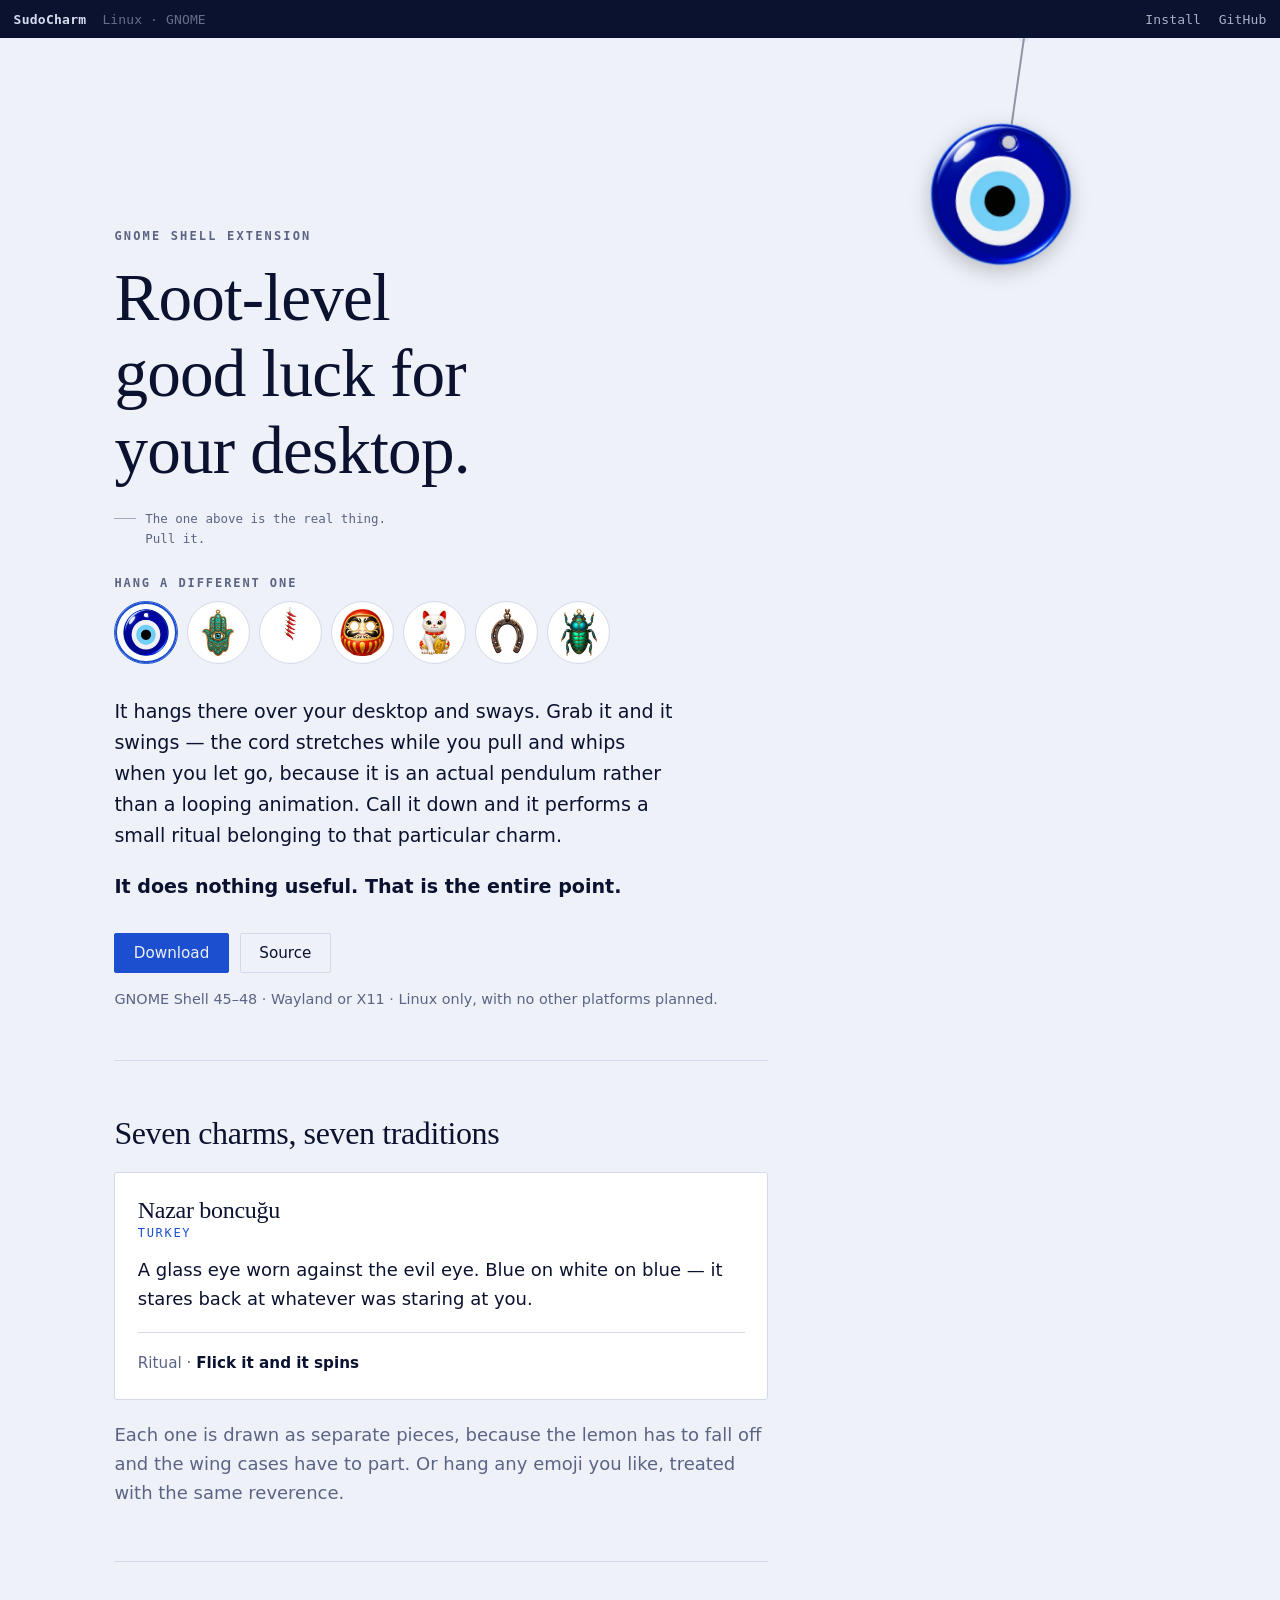
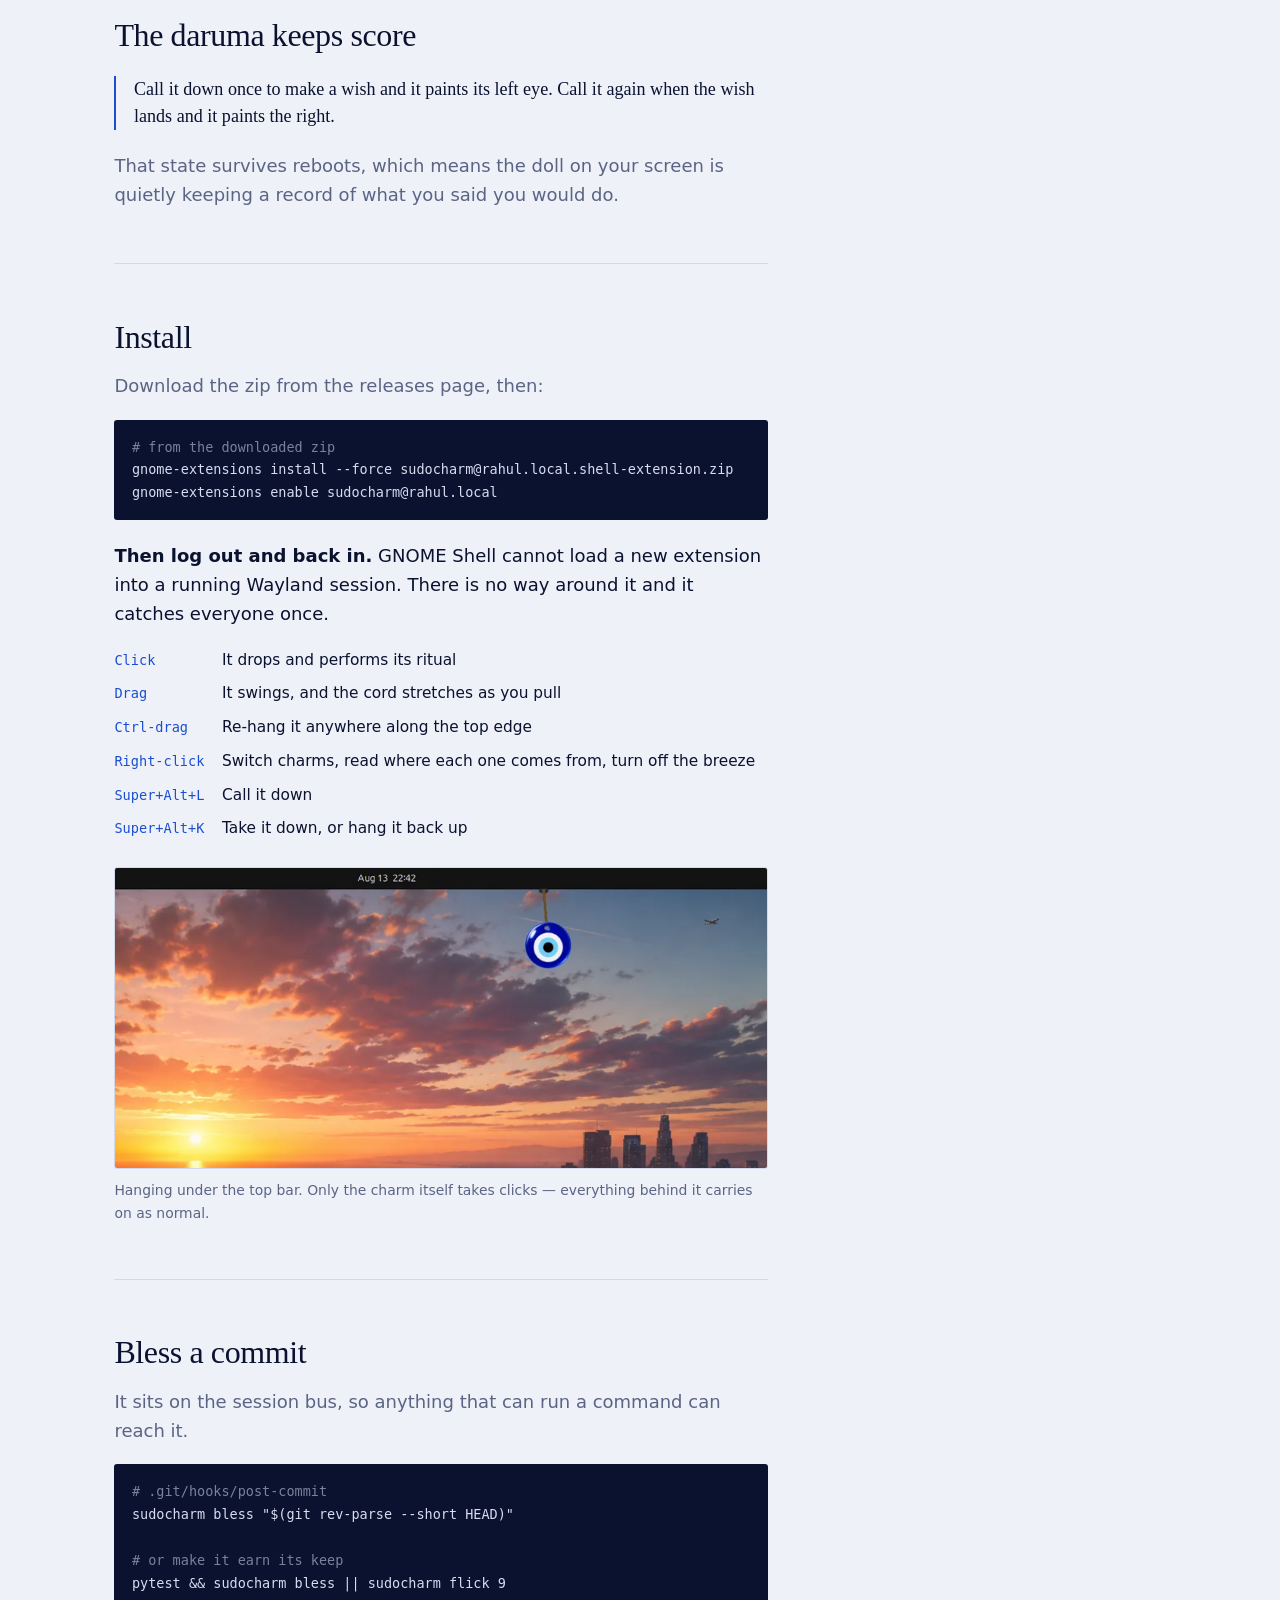
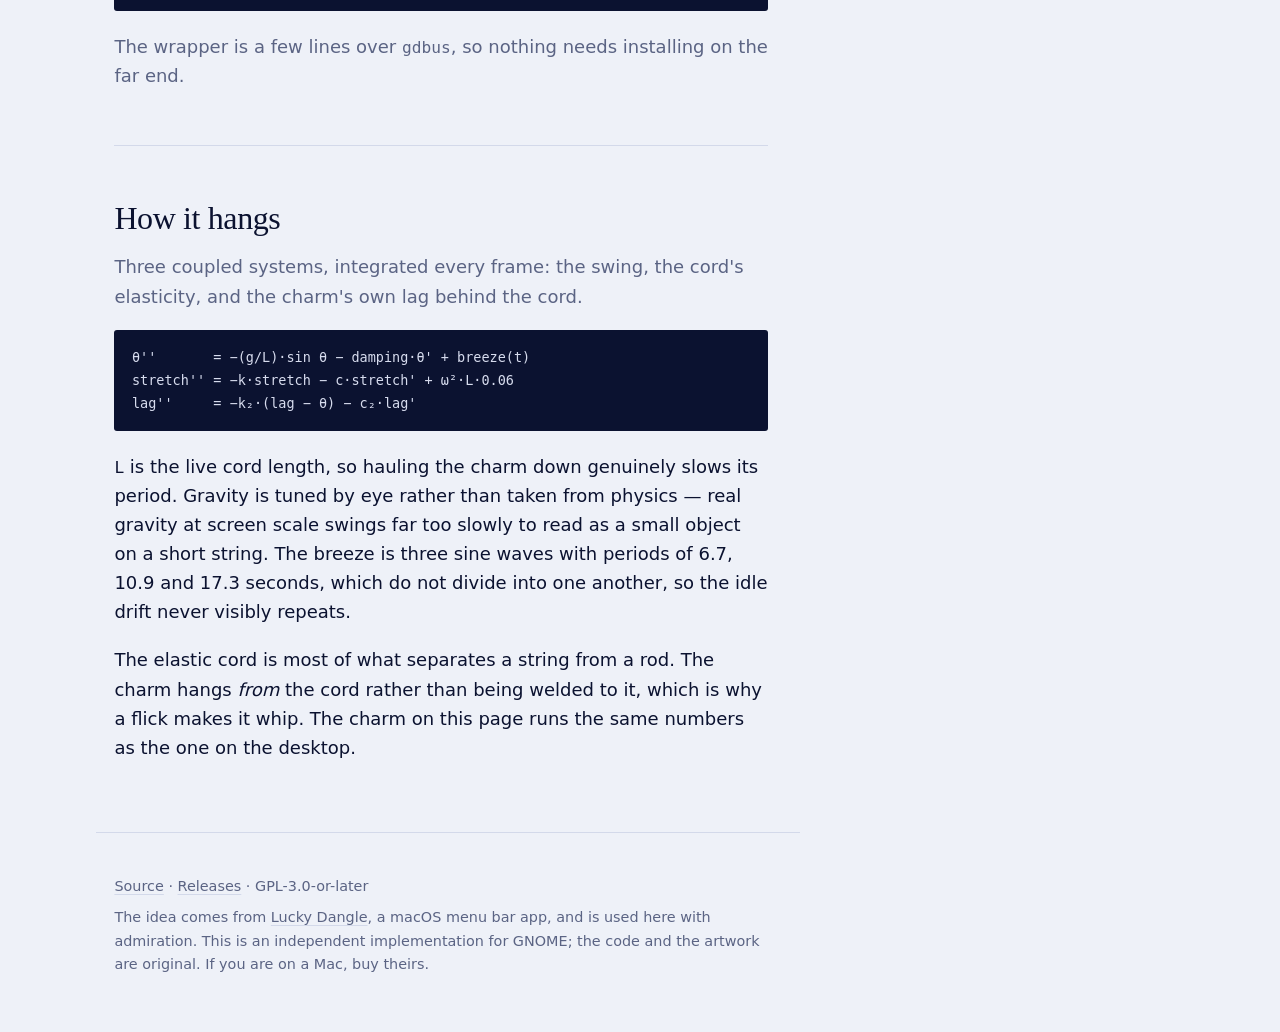
==== docs/index.html @ a190c5fa "Hang the charm in the corner, over the page, with nothing behind it The shelf was wrong. It solved t" ====
<!doctype html>
<html lang="en" data-charm="nazar">
<head>
<meta charset="utf-8">
<meta name="viewport" content="width=device-width, initial-scale=1, viewport-fit=cover">
<title>SudoCharm — root-level good luck for your desktop</title>
<meta name="description" content="A good luck charm that hangs from the top of your screen and sways. A GNOME Shell extension for Linux. It does nothing useful, and that is the entire point.">
<meta name="theme-color" content="#0b1230">
<meta property="og:type" content="website">
<meta property="og:title" content="SudoCharm">
<meta property="og:description" content="Root-level good luck for your desktop. A good luck charm that hangs from the top of your screen and sways.">
<meta property="og:url" content="https://rahulpatwa1303.github.io/SudoCharm/">
<meta name="twitter:card" content="summary_large_image">
<link rel="icon" href="data:image/svg+xml,%3Csvg xmlns='http://www.w3.org/2000/svg' viewBox='0 0 32 32'%3E%3Cpath d='M16 0v9' stroke='%23888' stroke-width='1.5'/%3E%3Ccircle cx='16' cy='21' r='10' fill='%231b4fd0'/%3E%3Ccircle cx='16' cy='21' r='6.4' fill='%23fff'/%3E%3Ccircle cx='16' cy='21' r='3.4' fill='%2360c0e0'/%3E%3Ccircle cx='16' cy='21' r='1.5' fill='%230b1230'/%3E%3C/svg%3E">
<style>
/* ---------------------------------------------------------------- palette
 * One set of tokens, re-pointed per charm. Only the tokens change; every
 * consumer transitions, which is what makes the theme swap feel like the
 * page was re-hung rather than repainted. */
:root {
  --paper: #eef1f8;  --ink: #0b1230;  --accent: #1b4fd0;
  --muted: #5b6484;  --rule: #d3d9ea;  --bar: #0b1230;  --bar-ink: #d7dcee;
  --card: #ffffff;   --cord: #7d8398;
  --serif: Georgia, 'Iowan Old Style', 'Palatino Linotype', Palatino, serif;
  --sans: ui-sans-serif, system-ui, -apple-system, 'Segoe UI', Roboto, 'Helvetica Neue', Arial, sans-serif;
  --mono: ui-monospace, 'SF Mono', 'JetBrains Mono', 'DejaVu Sans Mono', Menlo, Consolas, monospace;
  --bar-h: 34px;
  color-scheme: light;
}
:root[data-charm=hamsa]     { --paper:#e9f2f0; --ink:#062421; --accent:#0d7a70; --muted:#4c6b67; --rule:#cbdfdb; --bar:#062421; --bar-ink:#cfe4e0; }
:root[data-charm=nimbu]     { --paper:#fbf5e4; --ink:#382806; --accent:#c8371f; --muted:#6d5c30; --rule:#e6dcbe; --bar:#382806; --bar-ink:#efe3c4; }
:root[data-charm=daruma]    { --paper:#f8ecea; --ink:#2e0c0a; --accent:#a5251c; --muted:#6f4a46; --rule:#e6cdc9; --bar:#2e0c0a; --bar-ink:#efd7d3; }
:root[data-charm=neko]      { --paper:#f7f6f3; --ink:#241f18; --accent:#a8781f; --muted:#6b6255; --rule:#e2ded4; --bar:#241f18; --bar-ink:#e8e3d8; }
:root[data-charm=horseshoe] { --paper:#f1edea; --ink:#211816; --accent:#7a4a2c; --muted:#6a5c55; --rule:#ded5cf; --bar:#211816; --bar-ink:#e5dcd6; }
:root[data-charm=scarab]    { --paper:#e9f1ec; --ink:#06231a; --accent:#0f7a52; --muted:#4d6b5e; --rule:#ccdfd4; --bar:#06231a; --bar-ink:#cfe6da; }

/* dark:start */
@media (prefers-color-scheme: dark) {
  :root {
    --paper:#080c1c; --ink:#dfe4f4; --accent:#6f9bff; --muted:#8a93b2;
    --rule:#1c2440; --bar:#05091a; --bar-ink:#aeb7d6;
    --card:#0f1428; --cord:#59607a; color-scheme: dark;
  }
  :root[data-charm=hamsa]     { --paper:#051614; --ink:#d5e7e3; --accent:#3fbfae; --muted:#7d9c96; --rule:#0e2b27; --bar:#03110f; --bar-ink:#a8c6c0; --card:#082019; }
  :root[data-charm=nimbu]     { --paper:#191204; --ink:#f0e4c6; --accent:#f0703f; --muted:#a2916a; --rule:#33280d; --bar:#120d03; --bar-ink:#d4c395; --card:#221909; }
  :root[data-charm=daruma]    { --paper:#170705; --ink:#f2dbd7; --accent:#e2604f; --muted:#a58480; --rule:#33130f; --bar:#100403; --bar-ink:#d3aca6; --card:#210b09; }
  :root[data-charm=neko]      { --paper:#12100d; --ink:#eee9dd; --accent:#e0ad4a; --muted:#9a9184; --rule:#2b271f; --bar:#0c0a08; --bar-ink:#cbc4b4; --card:#1b1813; }
  :root[data-charm=horseshoe] { --paper:#100b0a; --ink:#eae0d9; --accent:#c88a5c; --muted:#988a81; --rule:#292019; --bar:#0a0706; --bar-ink:#c6b8ae; --card:#191210; }
  :root[data-charm=scarab]    { --paper:#041310; --ink:#d7ece0; --accent:#35c085; --muted:#7ea08f; --rule:#0d2b21; --bar:#020d0a; --bar-ink:#a8cbb9; --card:#071e17; }
}
/* dark:end */

/* ------------------------------------------------------------------ base */
* { box-sizing: border-box; }
html { -webkit-text-size-adjust: 100%; }
body {
  margin: 0;
  background: var(--paper);
  color: var(--ink);
  font: 400 clamp(16px, 1rem + 0.2vw, 18px)/1.62 var(--sans);
  transition: background-color .55s ease, color .55s ease;
  overflow-x: hidden;
}
a { color: inherit; }
h1, h2, h3 { font-family: var(--serif); font-weight: 400; letter-spacing: -0.012em; line-height: 1.14; margin: 0; }
p { margin: 0 0 1.05em; }
p:last-child { margin-bottom: 0; }
code, kbd { font-family: var(--mono); font-size: 0.9em; }

:where(a, button):focus-visible {
  outline: 2px solid var(--accent);
  outline-offset: 3px;
  border-radius: 3px;
}

/* -------------------------------------------------------------- top bar
 * The site navigation is the edge of the screen the charm hangs from.
 * That is the whole conceit, so it earns being the only fixed chrome. */
.bar {
  position: fixed; inset: 0 0 auto 0; height: var(--bar-h); z-index: 40;
  display: flex; align-items: center; gap: 1rem;
  padding: 0 max(0.85rem, env(safe-area-inset-left)) 0 max(0.85rem, env(safe-area-inset-right));
  background: var(--bar); color: var(--bar-ink);
  font: 500 13px/1 var(--mono); letter-spacing: 0.01em;
  transition: background-color .55s ease, color .55s ease;
}
.bar b { font-weight: 600; letter-spacing: 0.02em; flex: none; }
.bar nav { margin-left: auto; display: flex; gap: 1.1rem; flex: none; }
.bar a { text-decoration: none; opacity: .78; white-space: nowrap; }
.bar a:hover { opacity: 1; text-decoration: underline; text-underline-offset: 3px; }
.bar .hide-xs { overflow: hidden; white-space: nowrap; }
@media (max-width: 30rem) { .bar .hide-xs { display: none; } .bar nav { gap: .85rem; } }

/* --------------------------------------------------------------- the rig
 * Fixed over everything and inert, except the charm itself — the same
 * arrangement the extension uses on the desktop, for the same reason. */
.rig { position: fixed; inset: 0; z-index: 30; pointer-events: none; }

/* Nothing sits behind the charm — no panel, no band, no scrim. It hangs in
 * the corner over whatever the page is showing, which is exactly what it does
 * over your windows. Anything painted behind it would be a backdrop the real
 * thing does not have. */
body.dragging { user-select: none; }
.hook {
  position: absolute; width: 12px; height: 5px; margin-left: -6px;
  border-radius: 0 0 6px 6px; background: var(--bar-ink); opacity: .55;
}
.pendulum { position: absolute; transform-origin: 50% 0; will-change: transform; }
.cordline {
  position: absolute; left: -1px; top: 0; width: 2px;
  transform-origin: 50% 0; will-change: transform;
  background: linear-gradient(var(--cord), var(--cord));
  border-radius: 1px; opacity: .85;
}
.bin { position: absolute; left: 0; top: 0; transform-origin: 50% 0; will-change: transform; }
.charm {
  display: block; width: 100%; height: 100%; padding: 0; margin: 0;
  border: 0; background: none; pointer-events: auto;
  cursor: grab; touch-action: none; -webkit-tap-highlight-color: transparent;
}
.charm:active { cursor: grabbing; }
.rig.dragging .charm { cursor: grabbing; }
.stack { position: absolute; inset: 0; transform-origin: 50% 50%; }
.part {
  position: absolute; inset: 0; width: 100%; height: 100%;
  object-fit: contain; transform-origin: 50% 50%;
  -webkit-user-drag: none; user-select: none; pointer-events: none;
  filter: drop-shadow(0 6px 10px rgba(0,0,0,.22));
}
.part[hidden] { display: none; }

/* ------------------------------------------------------------- structure */
main {
  position: relative; z-index: 10;
  /* Enough clearance that the headline starts below the hanging charm rather
     than behind it. Everything further down is free to scroll past it. */
  padding: calc(var(--top-gap, 11rem) + .5rem) 1.15rem 0;
  max-width: 44rem;
}
@media (min-width: 62rem) {
  :root { --bar-h: 38px; }
  main {
    margin-left: max(7vw, calc(50% - 34rem));
    padding-right: 2rem;
    padding-top: calc(var(--bar-h) + 1rem);
  }
}
section { padding: 3.4rem 0; border-top: 1px solid var(--rule); transition: border-color .55s ease; }
section:first-of-type { border-top: 0; }
h2 { font-size: clamp(1.5rem, 1.1rem + 1.4vw, 2rem); margin-bottom: 1rem; }
.lede { color: var(--muted); transition: color .55s ease; }

/* ----------------------------------------------------------------- hero */
.hero { padding-top: .75rem; padding-bottom: 3rem; }
@media (min-width: 62rem) { .hero { padding-top: clamp(7rem, 22vh, 11rem); } }
.eyebrow {
  font: 600 12px/1 var(--mono); letter-spacing: .18em; text-transform: uppercase;
  color: var(--muted); margin-bottom: 1.1rem;
}
.hero h1 {
  font-size: clamp(2.35rem, 1.5rem + 4.6vw, 4.2rem);
  max-width: 15ch; margin-bottom: 1.25rem; text-wrap: balance;
}
.hero .sub { font-size: 1.06em; max-width: 34ch; }
@media (min-width: 46rem) { .hero .sub { max-width: 46ch; } }
.pull {
  margin: 0 0 1.7rem; font: 500 12.5px/1.6 var(--mono); color: var(--muted);
  display: flex; align-items: baseline; gap: .55rem; max-width: 40ch;
}
.pull::before {
  content: ''; flex: none; width: 22px; height: 1px; position: relative; top: -.32em;
  background: currentColor; opacity: .5;
}

/* --------------------------------------------------------------- buttons */
.row { display: flex; flex-wrap: wrap; gap: .7rem; margin-top: 2rem; }
.btn {
  display: inline-flex; align-items: center; gap: .5rem;
  padding: .7rem 1.15rem; border-radius: 2px; text-decoration: none;
  font: 500 .95rem/1 var(--sans); border: 1px solid var(--accent);
  background: var(--accent); color: var(--paper);
  transition: background-color .55s ease, border-color .55s ease, color .55s ease, transform .12s ease;
}
.btn:hover { transform: translateY(-1px); }
.btn.ghost { background: none; color: var(--ink); border-color: var(--rule); }
.btn.ghost:hover { border-color: var(--accent); }
.platform { margin-top: .95rem; font-size: .9rem; color: var(--muted); }

/* ----------------------------------------------------------------- picker
 * A grid rather than a wrapping row: seven items wrapping at phone width
 * break 5 and 2, which looks like an accident. Four and three does not. */
.pick-label {
  margin: 0 0 .75rem; font: 600 12px/1 var(--mono);
  letter-spacing: .16em; text-transform: uppercase; color: var(--muted);
  transition: color .55s ease;
}
.picker {
  display: grid; grid-template-columns: repeat(4, 1fr);
  gap: .55rem; max-width: 21rem; margin: 0 0 2rem;
}
@media (min-width: 34rem) { .picker { grid-template-columns: repeat(7, 1fr); max-width: 31rem; } }
.swatch {
  width: 100%; aspect-ratio: 1; padding: .34rem; border-radius: 50%; cursor: pointer;
  border: 1px solid var(--rule); background: var(--card);
  transition: border-color .3s ease, background-color .55s ease, transform .16s ease;
}
.swatch img { width: 100%; height: 100%; object-fit: contain; display: block; }
.swatch:hover { transform: translateY(-2px); }
.swatch[aria-pressed=true] { border-color: var(--accent); box-shadow: inset 0 0 0 2px var(--accent); }

/* ------------------------------------------------------------ charm card */
.card {
  background: var(--card); border: 1px solid var(--rule); border-radius: 3px;
  padding: 1.5rem 1.4rem; transition: background-color .55s ease, border-color .55s ease;
}
.card h3 { font-size: 1.5rem; margin-bottom: .15rem; }
.card .origin { font: 500 12px/1 var(--mono); letter-spacing: .14em; text-transform: uppercase; color: var(--accent); margin-bottom: 1rem; transition: color .55s ease; }
.card .ritual { margin-top: 1.1rem; padding-top: 1.1rem; border-top: 1px solid var(--rule); font-size: .95rem; color: var(--muted); }
.card .ritual b { color: var(--ink); font-weight: 600; }

/* ------------------------------------------------------------------ code */
pre {
  margin: 1.2rem 0 0; padding: 1rem 1.1rem; overflow-x: auto;
  background: var(--bar); color: var(--bar-ink); border-radius: 3px;
  font: 400 13.5px/1.7 var(--mono); transition: background-color .55s ease, color .55s ease;
}
pre .c { opacity: .55; }
figure { margin: 1.6rem 0 0; }
figure img { width: 100%; height: auto; display: block; border: 1px solid var(--rule); border-radius: 3px; }
figcaption { margin-top: .65rem; font-size: .87rem; color: var(--muted); }

dl.keys { margin: 1.2rem 0 0; display: grid; grid-template-columns: auto 1fr; gap: .55rem 1.1rem; align-items: baseline; font-size: .96rem; }
dl.keys dt { font-family: var(--mono); font-size: .85rem; color: var(--accent); transition: color .55s ease; }
dl.keys dd { margin: 0; }

blockquote {
  margin: 1.4rem 0 0; padding-left: 1.1rem; border-left: 2px solid var(--accent);
  font-family: var(--serif); font-size: 1.13rem; line-height: 1.5;
  transition: border-color .55s ease;
}

footer {
  position: relative; z-index: 10; margin-top: 1rem;
  padding: 2.6rem 1.15rem calc(3rem + env(safe-area-inset-bottom));
  border-top: 1px solid var(--rule); color: var(--muted);
  font-size: .9rem; max-width: 44rem;
  transition: border-color .55s ease, color .55s ease;
}
@media (min-width: 62rem) { footer { margin-left: max(7vw, calc(50% - 34rem)); } }
footer a { text-decoration-color: var(--rule); text-underline-offset: 3px; }
footer p { margin-bottom: .55em; }
.count { font-family: var(--mono); font-size: .82rem; }

@media (prefers-reduced-motion: reduce) {
  * { transition-duration: .01ms !important; animation-duration: .01ms !important; }
}
</style>
</head>
<body>

<header class="bar">
  <b>SudoCharm</b>
  <span class="hide-xs" style="opacity:.45">Linux · GNOME</span>
  <nav>
    <a href="#install">Install</a>
    <a href="https://github.com/rahulpatwa1303/SudoCharm">GitHub</a>
  </nav>
</header>

<div class="rig" id="rig">
  <div class="hook" id="hook" aria-hidden="true"></div>
  <div class="pendulum" id="pendulum">
    <div class="cordline" id="cordline" aria-hidden="true"></div>
    <div class="bin" id="bin">
      <button class="charm" id="charm" aria-label="Nazar boncuğu, hanging. Drag to swing it, or activate to perform its ritual.">
        <span class="stack" id="stack"></span>
      </button>
    </div>
  </div>
</div>

<main>

  <section class="hero">
    <p class="eyebrow">GNOME Shell extension</p>
    <h1>Root-level good luck for your desktop.</h1>

    <!-- Directly under the headline, because on a phone this is the only part
         of the page the visitor can play with without scrolling. -->
    <p class="pull" id="hint">The one above is the real thing. Pull it.</p>
    <p class="pick-label" id="pick-label">Hang a different one</p>
    <div class="picker" id="picker" role="group" aria-labelledby="pick-label"></div>

    <p class="sub">It hangs there over your desktop and sways. Grab it and it swings — the cord
    stretches while you pull and whips when you let go, because it is an actual pendulum
    rather than a looping animation. Call it down and it performs a small ritual belonging
    to that particular charm.</p>
    <p class="sub" style="margin-top:1.1rem"><strong>It does nothing useful. That is the entire point.</strong></p>
    <div class="row">
      <a class="btn" href="https://github.com/rahulpatwa1303/SudoCharm/releases">Download</a>
      <a class="btn ghost" href="https://github.com/rahulpatwa1303/SudoCharm">Source</a>
    </div>
    <p class="platform">GNOME Shell 45–48 · Wayland or X11 · Linux only, with no other platforms planned.</p>
  </section>

  <section>
    <h2>Seven charms, seven traditions</h2>
    <div class="card" id="card" style="margin-top:1.3rem">
      <h3 id="c-name">Nazar boncuğu</h3>
      <p class="origin" id="c-origin">Turkey</p>
      <p id="c-story"></p>
      <p class="ritual">Ritual · <b id="c-ritual">Flick it</b></p>
    </div>
    <p class="lede" style="margin-top:1.2rem">Each one is drawn as separate pieces, because the lemon has to
    fall off and the wing cases have to part. Or hang any emoji you like, treated with the
    same reverence.</p>
  </section>

  <section>
    <h2>The daruma keeps score</h2>
    <blockquote>Call it down once to make a wish and it paints its left eye. Call it again
    when the wish lands and it paints the right.</blockquote>
    <p class="lede" style="margin-top:1.3rem">That state survives reboots, which means the doll on your
    screen is quietly keeping a record of what you said you would do.</p>
  </section>

  <section id="install">
    <h2>Install</h2>
    <p class="lede">Download the zip from the releases page, then:</p>
<pre><span class="c"># from the downloaded zip</span>
gnome-extensions install --force sudocharm@rahul.local.shell-extension.zip
gnome-extensions enable sudocharm@rahul.local</pre>
    <p style="margin-top:1.3rem"><strong>Then log out and back in.</strong> GNOME Shell cannot load a new
    extension into a running Wayland session. There is no way around it and it catches everyone once.</p>
    <dl class="keys">
      <dt>Click</dt><dd>It drops and performs its ritual</dd>
      <dt>Drag</dt><dd>It swings, and the cord stretches as you pull</dd>
      <dt>Ctrl-drag</dt><dd>Re-hang it anywhere along the top edge</dd>
      <dt>Right-click</dt><dd>Switch charms, read where each one comes from, turn off the breeze</dd>
      <dt>Super+Alt+L</dt><dd>Call it down</dd>
      <dt>Super+Alt+K</dt><dd>Take it down, or hang it back up</dd>
    </dl>
    <figure>
      <img src="[data-uri]" alt="A nazar bead hanging on a cord below the GNOME top bar, over a desktop" width="900" height="415" loading="lazy">
      <figcaption>Hanging under the top bar. Only the charm itself takes clicks — everything behind it carries on as normal.</figcaption>
    </figure>
  </section>

  <section>
    <h2>Bless a commit</h2>
    <p class="lede">It sits on the session bus, so anything that can run a command can reach it.</p>
<pre><span class="c"># .git/hooks/post-commit</span>
sudocharm bless "$(git rev-parse --short HEAD)"

<span class="c"># or make it earn its keep</span>
pytest &amp;&amp; sudocharm bless || sudocharm flick 9</pre>
    <p style="margin-top:1.3rem" class="lede">The wrapper is a few lines over <code>gdbus</code>, so nothing
    needs installing on the far end.</p>
  </section>

  <section>
    <h2>How it hangs</h2>
    <p class="lede">Three coupled systems, integrated every frame: the swing, the cord's
    elasticity, and the charm's own lag behind the cord.</p>
<pre>θ''       = −(g/L)·sin θ − damping·θ' + breeze(t)
stretch'' = −k·stretch − c·stretch' + ω²·L·0.06
lag''     = −k₂·(lag − θ) − c₂·lag'</pre>
    <p style="margin-top:1.3rem"><code>L</code> is the live cord length, so hauling the charm down genuinely
    slows its period. Gravity is tuned by eye rather than taken from physics — real gravity at screen
    scale swings far too slowly to read as a small object on a short string. The breeze is three sine
    waves with periods of 6.7, 10.9 and 17.3 seconds, which do not divide into one another, so the
    idle drift never visibly repeats.</p>
    <p>The elastic cord is most of what separates a string from a rod. The charm hangs <em>from</em>
    the cord rather than being welded to it, which is why a flick makes it whip. The charm on this
    page runs the same numbers as the one on the desktop.</p>
  </section>

</main>

<footer>
  <p><a href="https://github.com/rahulpatwa1303/SudoCharm">Source</a> · <a href="https://github.com/rahulpatwa1303/SudoCharm/releases">Releases</a> · GPL-3.0-or-later</p>
  <p>The idea comes from <a href="https://luckydangle.app/">Lucky Dangle</a>, a macOS menu bar app, and is
  used here with admiration. This is an independent implementation for GNOME; the code and the artwork
  are original. If you are on a Mac, buy theirs.</p>
  <p class="count" id="count"></p>
</footer>

<script>
(() => {
'use strict';

const ART = {"nazar":"[data-uri]","hamsa":"[data-uri]","horseshoe":"[data-uri]","nimbu-string":"[data-uri]","nimbu-lemon":"[data-uri]","daruma-body":"[data-uri]","neko-body":"[data-uri]","neko-paw":"[data-uri]","scarab-body":"[data-uri]","scarab-wing-l":"[data-uri]","scarab-wing-r":"[data-uri]"};

/* ------------------------------------------------------------------ charms
 * Layer order is paint order. `hang` is how far down its own square canvas
 * the artwork begins, so the cord can be drawn into the charm rather than
 * stopping short of it. Pivots are fractions of the same canvas. */
const CHARMS = [
  { id:'nazar', name:'Nazar boncuğu', origin:'Turkey', ritual:'Flick it and it spins', hang:0.06,
    story:'A glass eye worn against the evil eye. Blue on white on blue — it stares back at whatever was staring at you.',
    parts:[{k:'body', img:'nazar'}] },
  { id:'hamsa', name:'Hamsa', origin:'Middle East & North Africa', ritual:'The eye wakes', hang:0.05,
    story:'An open hand carried for protection and good fortune. The eye in the palm keeps watch so you do not have to.',
    parts:[{k:'body', img:'hamsa'}] },
  { id:'nimbu', name:'Nimbu-mirchi', origin:'India', ritual:'The old lemon drops off, a fresh one rises', hang:0.02,
    story:'Seven chilies and a lemon, hung at the threshold to turn away misfortune. It is replaced every Saturday, because luck goes stale.',
    parts:[{k:'string', img:'nimbu-string'}, {k:'lemon', img:'nimbu-lemon', pivot:'50% 60%'}] },
  { id:'daruma', name:'Daruma', origin:'Japan', ritual:'Paint one eye for the wish, the other when it lands', hang:0.10,
    story:'A wishing doll for goals that take some grit. Knock it over and it rights itself — seven times down, eight times up.',
    parts:[{k:'body', img:'daruma-body'},
           {k:'eyeL', svg:'43.5,48.2,41.4,45.8', hidden:true},
           {k:'eyeR', svg:'83.8,48.2,81.7,45.9', hidden:true}] },
  { id:'neko', name:'Maneki-neko', origin:'Japan', ritual:'Three beckons', hang:0.10,
    story:'A beckoning cat that invites good fortune in. The raised paw is a come-here, not a wave — the gesture reads backwards to most of the world.',
    parts:[{k:'body', img:'neko-body'}, {k:'paw', img:'neko-paw', pivot:'54% 64%'}] },
  { id:'horseshoe', name:'Horseshoe', origin:'Europe', ritual:'A flip and a bounce', hang:0.10,
    story:'Iron, luck, and an argument that has run for centuries: ends up to hold the luck in, or ends down to pour it over you. Pick a side.',
    parts:[{k:'body', img:'horseshoe'}] },
  { id:'scarab', name:'Scarab', origin:'Egypt', ritual:'The wing cases part', hang:0.06,
    story:'The beetle that rolls the sun across the sky each morning. Carried as a promise that things come back around.',
    parts:[{k:'body', img:'scarab-body'},
           {k:'wingL', img:'scarab-wing-l', pivot:'50% 31%'},
           {k:'wingR', img:'scarab-wing-r', pivot:'50% 31%'}] },
];

/* The daruma's pupils are two circles at measured positions on the 128 grid,
 * cheaper to build here than to ship as two more images. */
const eyeSVG = s => {
  const [cx, cy, hx, hy] = s.split(',');
  return 'data:image/svg+xml,' + encodeURIComponent(
    `<svg xmlns="http://www.w3.org/2000/svg" viewBox="0 0 128 128">` +
    `<circle cx="${cx}" cy="${cy}" r="6.5" fill="#141110"/>` +
    `<circle cx="${hx}" cy="${hy}" r="1.4" fill="#fff" opacity=".5"/></svg>`);
};

/* --------------------------------------------------------------- constants
 * Lifted from pendulum.js. Changing these here and not there is how the page
 * stops being an honest demo. */
const GRAVITY = 2600, DAMPING = 0.55;
const FREE_SWING = 1.05, MAX_SWING = 1.5, FLICK_CAP = 6.5;
const BREEZE = [[2.1, 6.7, 0], [1.3, 10.9, 1.3], [0.7, 17.3, 2.6]];
const STRETCH_K = 150, STRETCH_C = 11, SLACK = 0.18, CENTRIFUGAL = 0.06, RETURN_SPEED = 2600;
const LAG_K = 95, LAG_C = 8.5, MAX_LAG = 0.55;

const clamp = (v, lo, hi) => v < lo ? lo : v > hi ? hi : v;
const store = {
  get(k, d) { try { const v = localStorage.getItem('sudocharm.' + k); return v === null ? d : +v; } catch { return d; } },
  set(k, v) { try { localStorage.setItem('sudocharm.' + k, v); } catch {} },
};

const rig = document.getElementById('rig');
const hook = document.getElementById('hook');
const pend = document.getElementById('pendulum');
const cord = document.getElementById('cordline');
const bin = document.getElementById('bin');
const charmEl = document.getElementById('charm');
const stack = document.getElementById('stack');
const reduced = matchMedia('(prefers-reduced-motion: reduce)');

let charm = CHARMS[0], parts = {};
let size = 120, cordRest = 78, anchorX = 0, anchorY = 0;
let theta = 0.06, omega = 0, ceiling = FREE_SWING;
let stretch = 0, stretchVel = 0, lag = 0, lagVel = 0, drop = 0, dropTarget = 0;
let time = 0, last = 0, dragging = false, blessing = false, touched = false;
let dragPointer = null, dragTheta = 0, dragThetaPrev = 0, dragTimePrev = 0, moved = false;

/* --------------------------------------------------------------- geometry */
const WIDE = 62 * 16;      // matches the desktop breakpoint in the stylesheet

function layout() {
  const w = innerWidth, h = innerHeight;
  const root = document.documentElement;
  const bar = parseFloat(getComputedStyle(root).getPropertyValue('--bar-h')) || 34;
  const wide = w >= WIDE;

  /* It hangs in the top corner at every width, over the page, with nothing
   * behind it — the same place and the same manners as on a desktop, where
   * the extension's own default anchor is 0.86 across. On a phone it is
   * smaller and on a shorter cord, so it keeps to the corner instead of
   * swinging across the column. */
  size = wide ? clamp(Math.min(w, h) * 0.18, 96, 154)
              : clamp(w * 0.23, 78, 108);
  cordRest = wide ? clamp(h * 0.09, 58, 108) : clamp(h * 0.055, 38, 66);
  anchorX = Math.round(w * (wide ? 0.8 : 0.84));
  anchorY = bar;

  pend.style.left = anchorX + 'px';
  pend.style.top = anchorY + 'px';
  hook.style.left = anchorX + 'px';
  hook.style.top = (anchorY - 1) + 'px';
  cord.style.height = cordRest + 'px';
  bin.style.width = size + 'px';
  bin.style.height = size + 'px';

  // Where the page's first line may start: clear of the charm at rest.
  root.style.setProperty('--top-gap',
    Math.round(bar + cordRest + size) + 'px');
}

/* Mobile browsers resize the viewport as the address bar hides and comes back.
 * Relaying out on that would resize and reposition the charm every time the
 * page is scrolled, which reads as the thing glitching. Only a real change of
 * width, or a height change too large to be browser chrome, counts. */
let lastW = 0, lastH = 0;
function maybeLayout() {
  if (innerWidth === lastW && Math.abs(innerHeight - lastH) < 140)
    return;
  lastW = innerWidth;
  lastH = innerHeight;
  layout();
}

/* Past this the cord resists rather than stops. A hard cap reads as broken:
 * the charm halts while the cursor carries on without it. */
const softStretch = () => Math.max(innerHeight * 0.55, cordRest * 6 + size * 2);
function rubberBand(raw) {
  const floor = -cordRest * SLACK;
  if (raw <= floor) return floor;
  const soft = softStretch();
  return raw <= soft ? raw : soft + (raw - soft) * 0.3;
}

/* ------------------------------------------------------------------ build */
function build(next, animate) {
  charm = next;
  document.documentElement.dataset.charm = charm.id;
  stack.replaceChildren();
  parts = {};
  for (const p of charm.parts) {
    const el = document.createElement('img');
    el.className = 'part';
    el.src = p.img ? ART[p.img] : eyeSVG(p.svg);
    el.alt = '';
    el.decoding = 'async';
    if (p.pivot) el.style.transformOrigin = p.pivot;
    if (p.hidden) el.hidden = true;
    stack.append(el);
    parts[p.k] = el;
  }
  if (charm.id === 'daruma') {
    const st = store.get('daruma', 0);
    if (st >= 1) parts.eyeL.hidden = false;
    if (st >= 2) parts.eyeR.hidden = false;
  }
  charmEl.setAttribute('aria-label',
    charm.name + ', hanging. Drag to swing it, or activate to perform its ritual.');

  document.getElementById('c-name').textContent = charm.name;
  document.getElementById('c-origin').textContent = charm.origin;
  document.getElementById('c-story').textContent = charm.story;
  document.getElementById('c-ritual').textContent = charm.ritual;
  for (const b of picker.children)
    b.setAttribute('aria-pressed', String(b.dataset.id === charm.id));

  // A newly hung charm should settle, not appear.
  if (animate && !reduced.matches) { omega += 1.9; ceiling = MAX_SWING; }
}

/* ---------------------------------------------------------------- rituals */
const wait = ms => new Promise(r => setTimeout(r, ms));
const anim = (el, frames, ms, opts = {}) =>
  el.animate(frames, { duration: reduced.matches ? 1 : ms, easing: 'cubic-bezier(.34,.06,.2,1)', ...opts });

async function ritual() {
  switch (charm.id) {
    case 'nazar':
      stack.style.transformStyle = 'preserve-3d';
      anim(stack, [{ transform: 'rotateY(0)' }, { transform: 'rotateY(360deg)' }], 900,
        { easing: 'cubic-bezier(.5,0,.3,1)' });
      return 900;
    case 'hamsa':
      anim(stack, [{ transform: 'scale(1)', filter: 'brightness(1)' },
                   { transform: 'scale(1.09)', filter: 'brightness(1.35)', offset: .35 },
                   { transform: 'scale(1)', filter: 'brightness(1)' }], 780);
      return 780;
    case 'nimbu': {
      const lemon = parts.lemon;
      anim(lemon, [{ transform: 'none', opacity: 1 },
                   { transform: 'translateY(90%) rotate(38deg)', opacity: 0 }], 460,
        { easing: 'cubic-bezier(.5,0,.9,.5)' });
      await wait(480);
      anim(lemon, [{ transform: 'translateY(-55%) scale(.7)', opacity: 0 },
                   { transform: 'none', opacity: 1 }], 480);
      return 500;
    }
    case 'daruma': {
      let st = store.get('daruma', 0);
      if (st >= 2) { st = 0; parts.eyeL.hidden = true; parts.eyeR.hidden = true; await wait(220); }
      const eye = st === 0 ? parts.eyeL : parts.eyeR;
      eye.hidden = false;
      anim(eye, [{ transform: 'scale(.2)', opacity: 0 }, { transform: 'none', opacity: 1 }], 420);
      store.set('daruma', st + 1);
      return 620;
    }
    case 'neko': {
      const f = [{ transform: 'rotate(0)' }, { transform: 'rotate(-27deg)', offset: .5 }, { transform: 'rotate(0)' }];
      for (let i = 0; i < 3; i++) { anim(parts.paw, f, 300, { easing: 'ease-in-out' }); await wait(310); }
      return 60;
    }
    case 'horseshoe':
      stack.style.transformStyle = 'preserve-3d';
      anim(stack, [{ transform: 'rotateX(0) translateY(0)' },
                   { transform: 'rotateX(180deg) translateY(-14%)', offset: .45 },
                   { transform: 'rotateX(360deg) translateY(0)' }], 860,
        { easing: 'cubic-bezier(.4,0,.3,1)' });
      return 860;
    case 'scarab': {
      const open = [{ transform: 'rotate(0)' }, { transform: 'rotate(-34deg)' }];
      anim(parts.wingL, open, 420, { fill: 'forwards' });
      anim(parts.wingR, open.map(f => ({ transform: f.transform.replace('-', '') })), 420, { fill: 'forwards' });
      await wait(700);
      anim(parts.wingL, [...open].reverse(), 380, { fill: 'forwards' });
      anim(parts.wingR, [...open].reverse().map(f => ({ transform: f.transform.replace('-', '') })), 380, { fill: 'forwards' });
      return 400;
    }
  }
  return 400;
}

async function bless() {
  if (blessing) return;
  blessing = true;
  const n = store.get('blessed', 0) + 1;
  store.set('blessed', n);
  paintCount(n);

  dropTarget = Math.round(size * 0.42);
  omega = clamp(omega + (theta >= 0 ? 1.4 : -1.4), -FLICK_CAP, FLICK_CAP);
  ceiling = MAX_SWING;
  const dwell = await ritual();
  await wait(dwell);
  dropTarget = 0;
  blessing = false;
}

function paintCount(n) {
  document.getElementById('count').textContent =
    n ? `Called down ${n} time${n === 1 ? '' : 's'} on this page.` : '';
}

/* ------------------------------------------------------------------- loop */
function frame(now) {
  requestAnimationFrame(frame);
  const dt = clamp((now - last) / 1000, 0, 0.05);
  last = now;
  if (!dt) return;
  time += dt;

  if (Math.abs(dropTarget - drop) > 0.4) drop += (dropTarget - drop) * Math.min(1, dt * 7);

  const L = Math.max(20, cordRest + drop + stretch + size / 2);

  if (!dragging) {
    let force = -(GRAVITY / L) * Math.sin(theta) - DAMPING * omega;
    if (!reduced.matches)
      for (const [amp, period, phase] of BREEZE)
        force += amp * Math.sin(2 * Math.PI * time / period + phase);

    omega = clamp(omega + force * dt, -FLICK_CAP, FLICK_CAP);

    /* The ceiling starts wherever it was let go and only ever tightens. Do
     * not recompute it from the current angle: it would equal the angle, the
     * limit test would pass on the first frame after release, and the bounce
     * would eat the momentum — a pulled charm sags instead of swinging. */
    const next = theta + omega * dt;
    if (Math.abs(next) > ceiling) { theta = Math.sign(next) * ceiling; omega *= -0.3; }
    else theta = next;
    ceiling = Math.max(FREE_SWING, Math.min(ceiling, Math.abs(theta)));

    const pull = Math.min(CENTRIFUGAL * omega * omega * L, 500);
    const acc = -STRETCH_K * stretch - STRETCH_C * stretchVel + pull;
    stretchVel = clamp(stretchVel + acc * dt, -RETURN_SPEED, RETURN_SPEED);
    stretch = Math.max(stretch + stretchVel * dt, -cordRest * SLACK);
    if (stretch <= -cordRest * SLACK && stretchVel < 0) stretchVel = 0;
  }

  // Runs while dragging too — it is what makes a flick whip.
  lagVel += (-LAG_K * (lag - theta) - LAG_C * lagVel) * dt;
  lag += lagVel * dt;
  const behind = clamp(lag - theta, -MAX_LAG, MAX_LAG);

  const live = cordRest + drop + stretch;
  pend.style.transform = `rotate(${theta}rad)`;
  cord.style.transform = `scaleY(${Math.max(0.02, (live + size * charm.hang + 4) / cordRest)})`;
  bin.style.transform = `translate(-50%, ${live}px) rotate(${behind}rad)`;
}

/* ------------------------------------------------------------------ input
 * setPointerCapture is the browser's version of the problem the extension
 * has on Wayland: the hit area is small, a drag leaves it within a few
 * pixels, and without a capture the motion events go somewhere else and the
 * drag silently freezes while still believing it is a drag. */
charmEl.addEventListener('pointerdown', e => {
  if (e.button !== undefined && e.button !== 0) return;
  e.preventDefault();
  dragging = true; moved = false; touched = true;
  dragPointer = e.pointerId;
  try { charmEl.setPointerCapture(e.pointerId); } catch {}
  rig.classList.add('dragging');
  document.body.classList.add('dragging');
  dragTheta = dragThetaPrev = theta;
  dragTimePrev = performance.now();
  document.getElementById('hint').textContent = 'Let go mid-swing and it throws.';
});

/* On window, not on the charm. A captured pointer retargets its events to the
 * charm and they bubble here anyway, so this works either way — and it still
 * works if the capture was refused. */
addEventListener('pointermove', e => {
  if (!dragging || e.pointerId !== dragPointer) return;
  const dx = e.clientX - anchorX, dy = Math.max(1, e.clientY - anchorY);
  if (!moved && Math.hypot(dx, dy - cordRest) > 4) moved = true;

  theta = clamp(Math.atan2(dx, dy), -MAX_SWING, MAX_SWING);
  stretch = rubberBand(Math.hypot(dx, dy) - cordRest - drop - size / 2);

  const t = performance.now(), dt = (t - dragTimePrev) / 1000;
  if (dt > 0.004) {
    omega = clamp((theta - dragThetaPrev) / dt, -FLICK_CAP, FLICK_CAP);
    dragThetaPrev = theta; dragTimePrev = t;
  }
});

function endDrag(e) {
  if (!dragging || (e && e.pointerId !== dragPointer)) return;
  dragging = false; dragPointer = null;
  rig.classList.remove('dragging');
  document.body.classList.remove('dragging');
  ceiling = MAX_SWING;          // full headroom, or it bounces on frame one
  if (!moved) bless();
}
addEventListener('pointerup', endDrag);
addEventListener('pointercancel', endDrag);

// Keyboard: the button is real, so Enter and Space already arrive as clicks.
charmEl.addEventListener('click', e => { if (e.detail === 0) bless(); });

/* ----------------------------------------------------------------- picker */
const picker = document.getElementById('picker');
for (const c of CHARMS) {
  const b = document.createElement('button');
  b.type = 'button';
  b.className = 'swatch';
  b.dataset.id = c.id;
  b.title = c.name;
  b.setAttribute('aria-pressed', String(c.id === charm.id));
  const img = document.createElement('img');
  img.src = ART[c.parts[0].img];
  img.alt = c.name;
  img.loading = 'lazy';
  b.append(img);
  b.addEventListener('click', () => { if (c.id !== charm.id) build(c, true); });
  picker.append(b);
}

/* ------------------------------------------------------------------ start */
addEventListener('resize', maybeLayout, { passive: true });
addEventListener('orientationchange', () => setTimeout(layout, 120));
layout();
lastW = innerWidth; lastH = innerHeight;
build(CHARMS[0], false);
paintCount(store.get('blessed', 0));
requestAnimationFrame(t => { last = t; requestAnimationFrame(frame); });

// If nobody touches it, say so plainly rather than animating an instruction.
setTimeout(() => {
  if (!touched) document.getElementById('hint').textContent = 'Go on. It swings.';
}, 12000);

})();
</script>
</body>
</html>
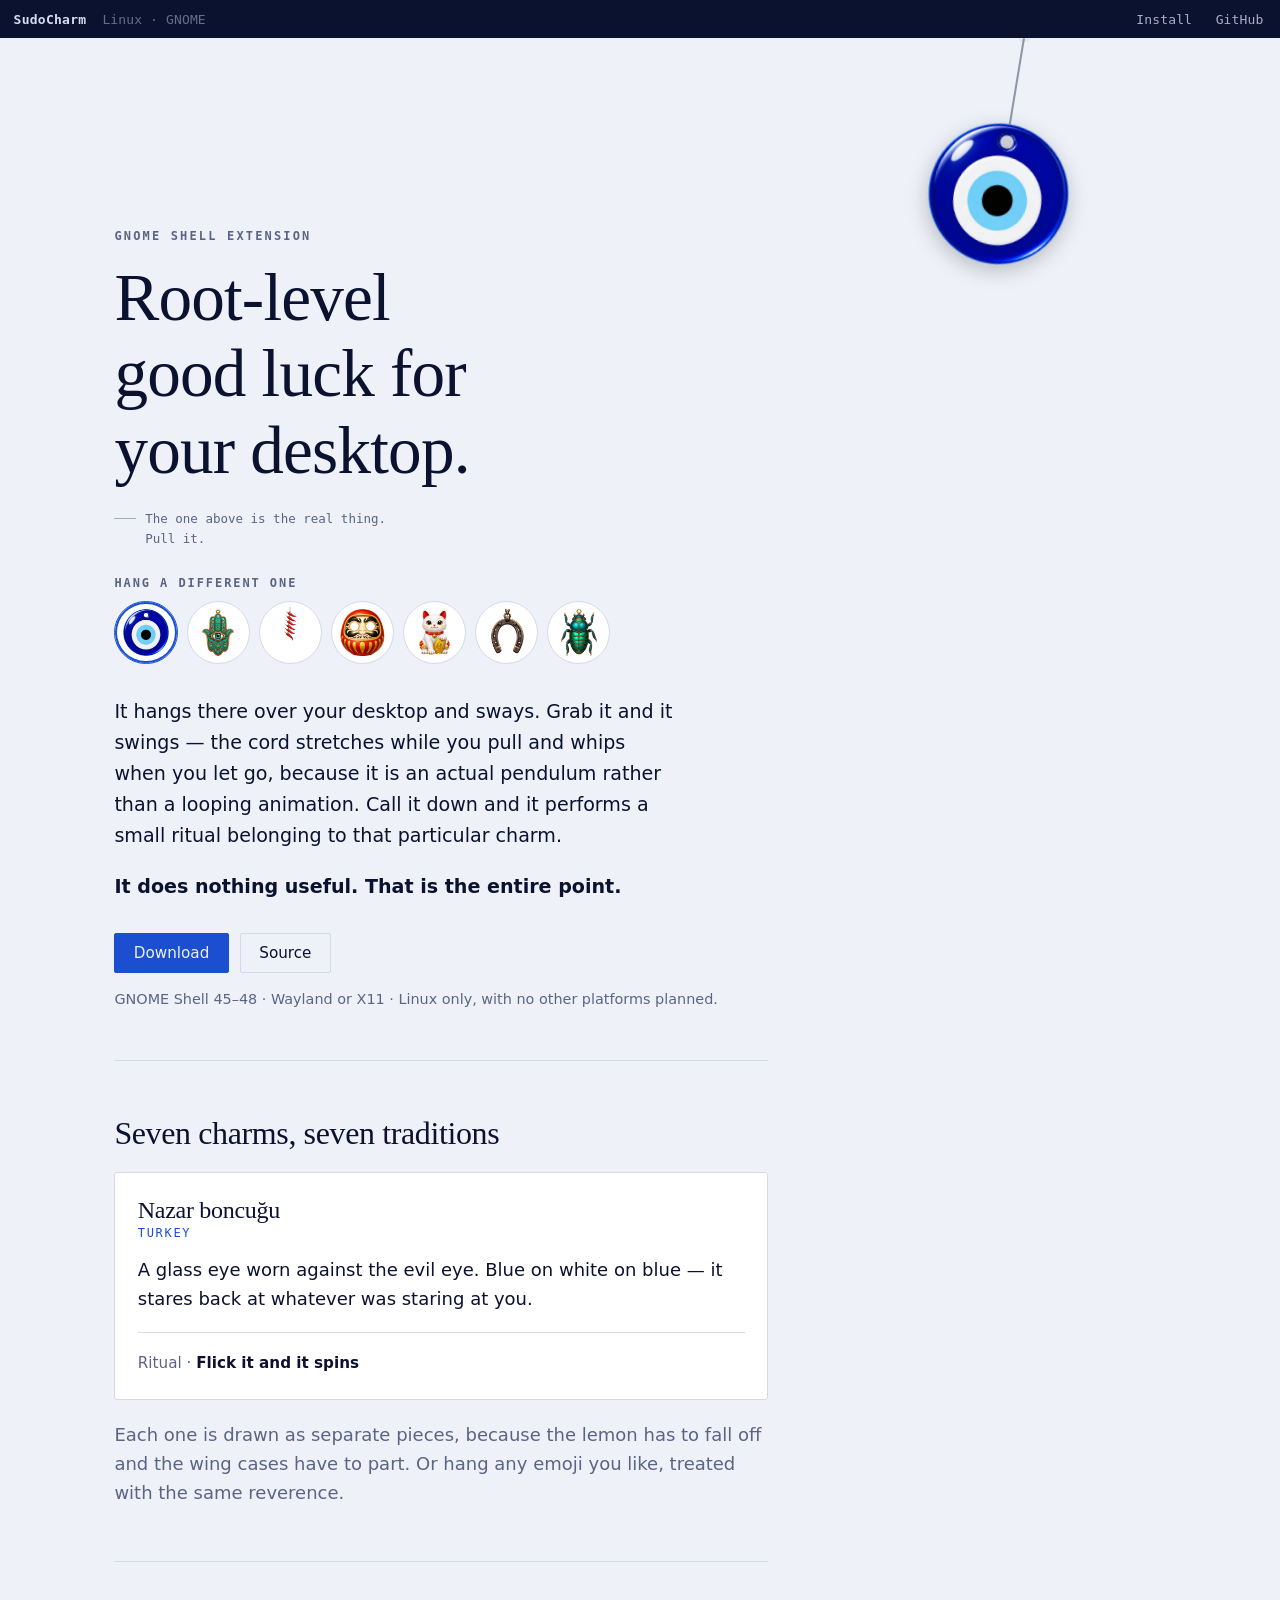
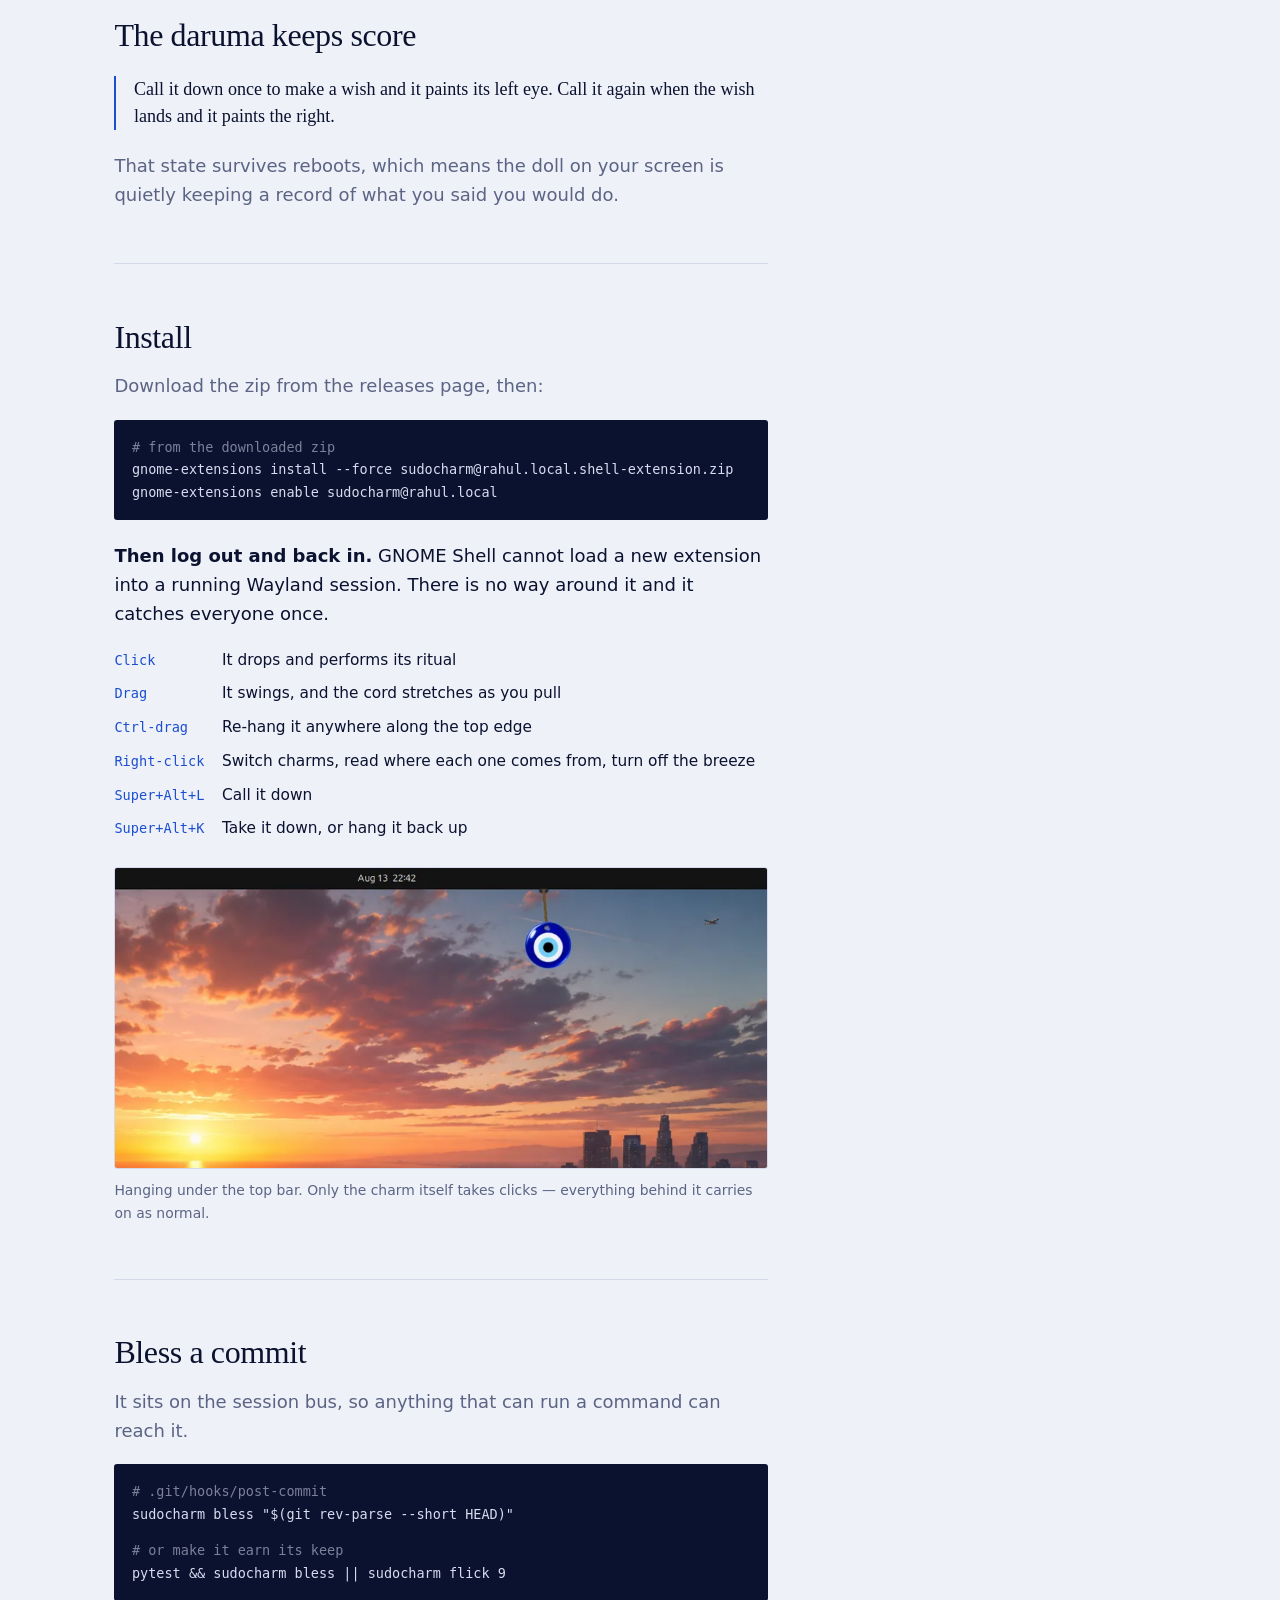
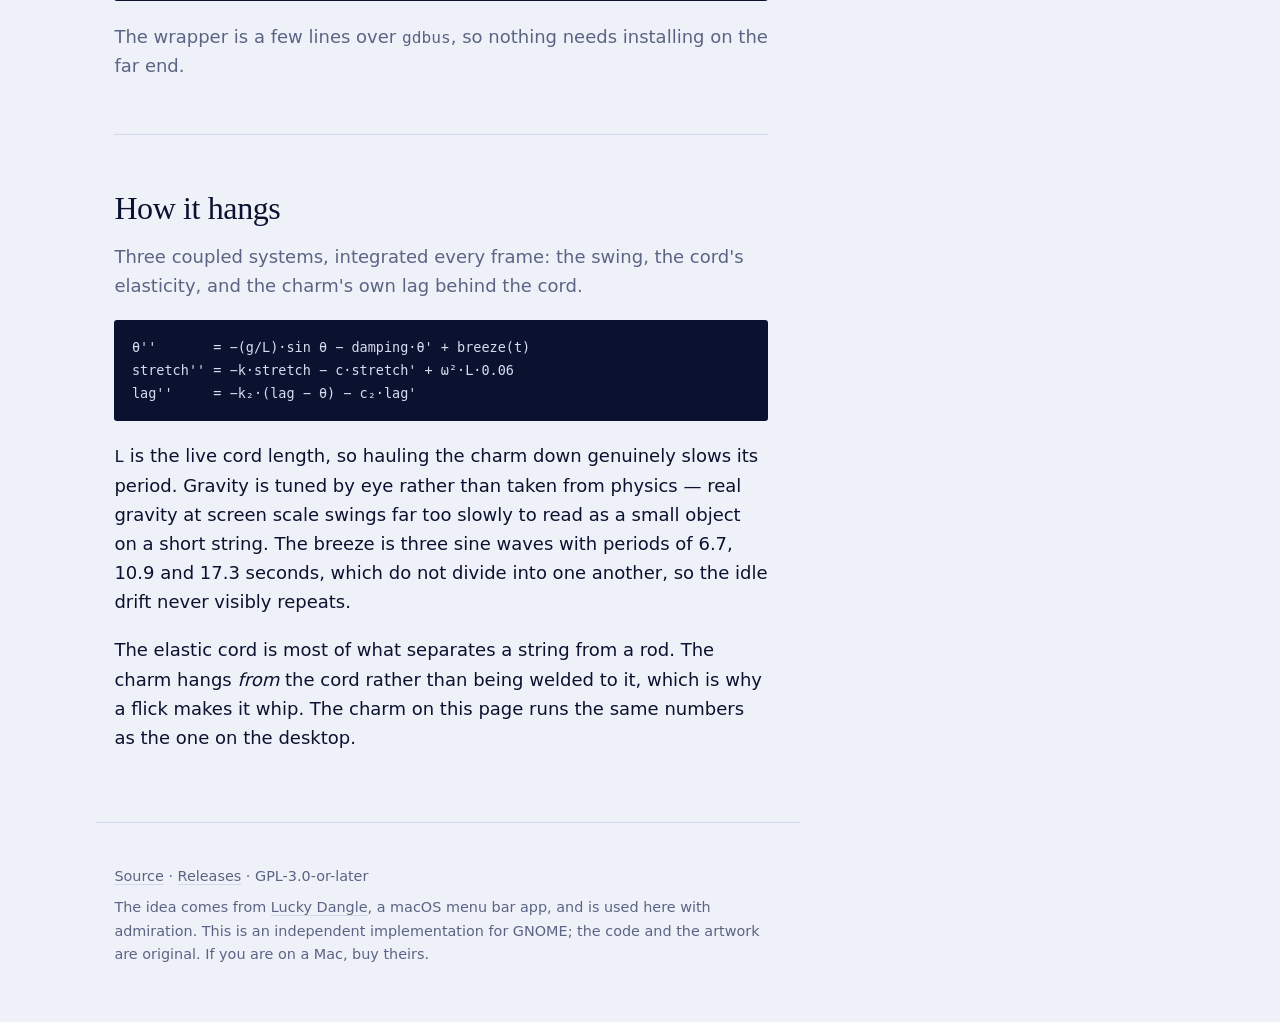
==== commit 337e2053: "Carry the viewport meta into the published page This was the real reason the page was unreadable on " ====
--- a/docs/index.html
+++ b/docs/index.html
@@ -86,7 +86,9 @@
 }
 .bar b { font-weight: 600; letter-spacing: 0.02em; flex: none; }
 .bar nav { margin-left: auto; display: flex; gap: 1.1rem; flex: none; }
-.bar a { text-decoration: none; opacity: .78; white-space: nowrap; }
+/* Vertical padding on an inline link grows the tap target without growing the
+   bar, so a thumb gets the whole 34px rather than the 13px of text. */
+.bar a { text-decoration: none; opacity: .78; white-space: nowrap; padding: 11px 3px; }
 .bar a:hover { opacity: 1; text-decoration: underline; text-underline-offset: 3px; }
 .bar .hide-xs { overflow: hidden; white-space: nowrap; }
 @media (max-width: 30rem) { .bar .hide-xs { display: none; } .bar nav { gap: .85rem; } }
@@ -225,6 +227,26 @@
   font: 400 13.5px/1.7 var(--mono); transition: background-color .55s ease, color .55s ease;
 }
 pre .c { opacity: .55; }
+pre .l { display: block; }
+pre .gap { display: block; height: .95em; }
+
+/* On a phone a command that runs off the edge just looks truncated — there is
+ * no scrollbar to tell you otherwise until you touch it. Wrap instead. The
+ * equations are the exception: they are aligned in three columns and wrapping
+ * would destroy that, so they shrink until the widest line fits. */
+@media (max-width: 61.99rem) {
+  pre { white-space: pre-wrap; overflow-wrap: anywhere; font-size: 12.5px; }
+  /* A wrapped command indents, so a continuation cannot be mistaken for the
+     next command — which is the thing someone will copy wrong. */
+  pre .l { padding-left: 1.7rem; text-indent: -1.7rem; }
+  /* Sized off the viewport so the widest line lands just inside the box at
+     any phone width, rather than being cut off at some of them. */
+  pre.eq {
+    white-space: pre; overflow-wrap: normal;
+    font-size: clamp(8px, 2.6vw, 13.5px); line-height: 1.9;
+    padding: .9rem .6rem;
+  }
+}
 figure { margin: 1.6rem 0 0; }
 figure img { width: 100%; height: auto; display: block; border: 1px solid var(--rule); border-radius: 3px; }
 figcaption { margin-top: .65rem; font-size: .87rem; color: var(--muted); }
@@ -327,9 +349,7 @@
   <section id="install">
     <h2>Install</h2>
     <p class="lede">Download the zip from the releases page, then:</p>
-<pre><span class="c"># from the downloaded zip</span>
-gnome-extensions install --force sudocharm@rahul.local.shell-extension.zip
-gnome-extensions enable sudocharm@rahul.local</pre>
+<pre><span class="c l"># from the downloaded zip</span><span class="l">gnome-extensions install --force sudocharm@rahul.local.shell-extension.zip</span><span class="l">gnome-extensions enable sudocharm@rahul.local</span></pre>
     <p style="margin-top:1.3rem"><strong>Then log out and back in.</strong> GNOME Shell cannot load a new
     extension into a running Wayland session. There is no way around it and it catches everyone once.</p>
     <dl class="keys">
@@ -349,11 +369,7 @@
   <section>
     <h2>Bless a commit</h2>
     <p class="lede">It sits on the session bus, so anything that can run a command can reach it.</p>
-<pre><span class="c"># .git/hooks/post-commit</span>
-sudocharm bless "$(git rev-parse --short HEAD)"
-
-<span class="c"># or make it earn its keep</span>
-pytest &amp;&amp; sudocharm bless || sudocharm flick 9</pre>
+<pre><span class="c l"># .git/hooks/post-commit</span><span class="l">sudocharm bless "$(git rev-parse --short HEAD)"</span><span class="gap"></span><span class="c l"># or make it earn its keep</span><span class="l">pytest &amp;&amp; sudocharm bless || sudocharm flick 9</span></pre>
     <p style="margin-top:1.3rem" class="lede">The wrapper is a few lines over <code>gdbus</code>, so nothing
     needs installing on the far end.</p>
   </section>
@@ -362,7 +378,7 @@
     <h2>How it hangs</h2>
     <p class="lede">Three coupled systems, integrated every frame: the swing, the cord's
     elasticity, and the charm's own lag behind the cord.</p>
-<pre>θ''       = −(g/L)·sin θ − damping·θ' + breeze(t)
+<pre class="eq">θ''       = −(g/L)·sin θ − damping·θ' + breeze(t)
 stretch'' = −k·stretch − c·stretch' + ω²·L·0.06
 lag''     = −k₂·(lag − θ) − c₂·lag'</pre>
     <p style="margin-top:1.3rem"><code>L</code> is the live cord length, so hauling the charm down genuinely
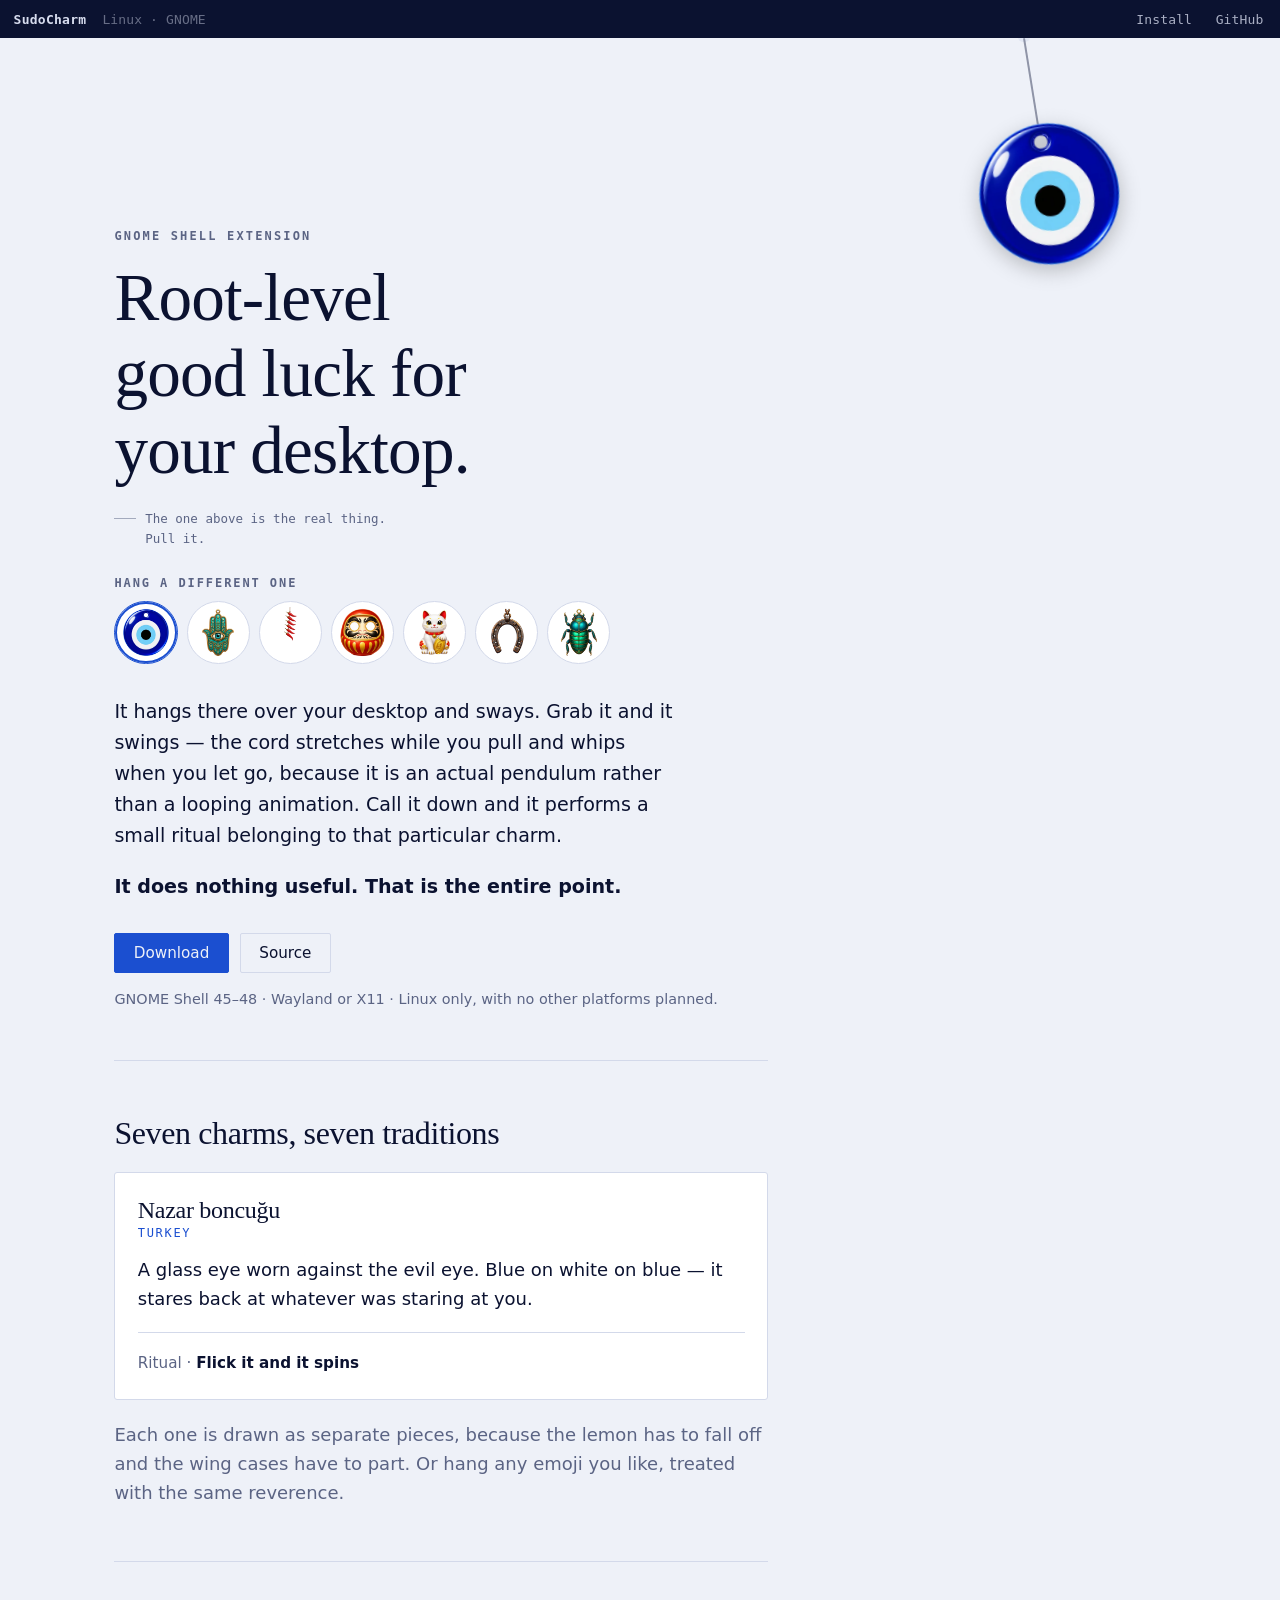
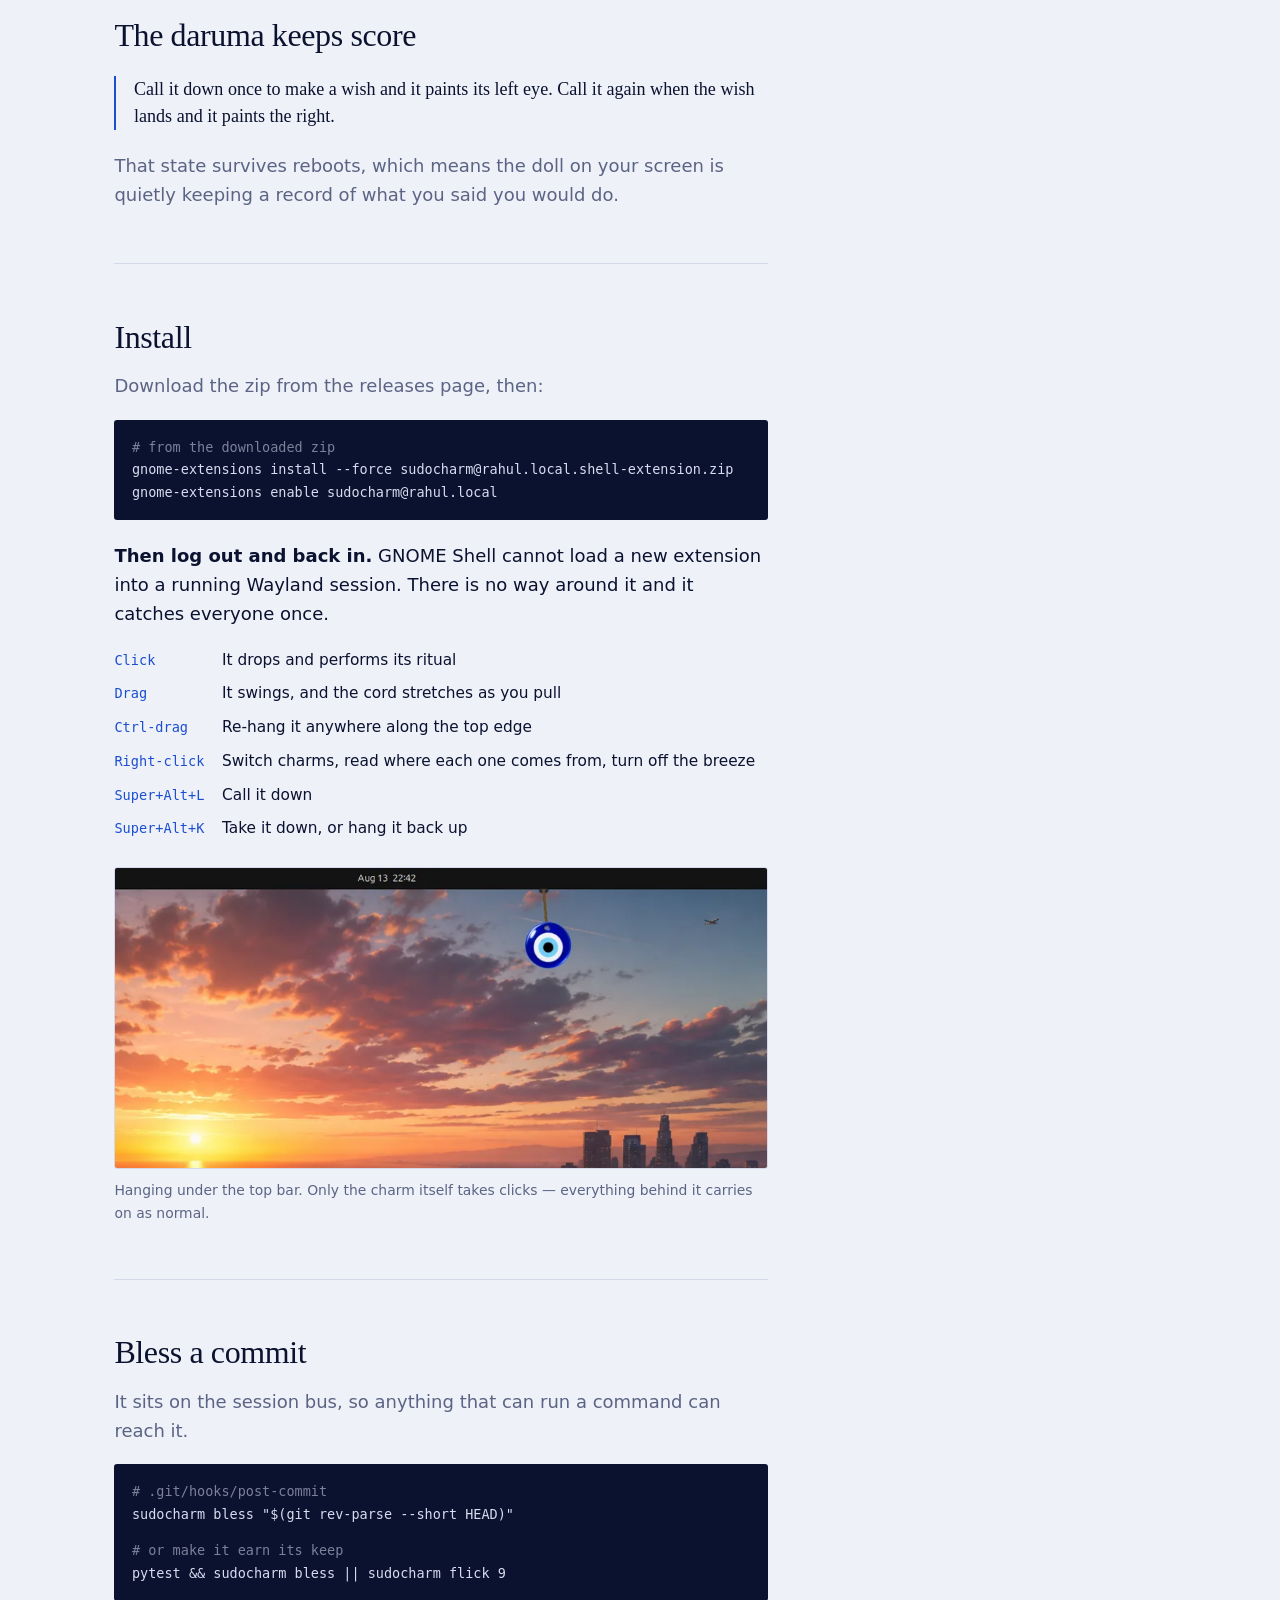
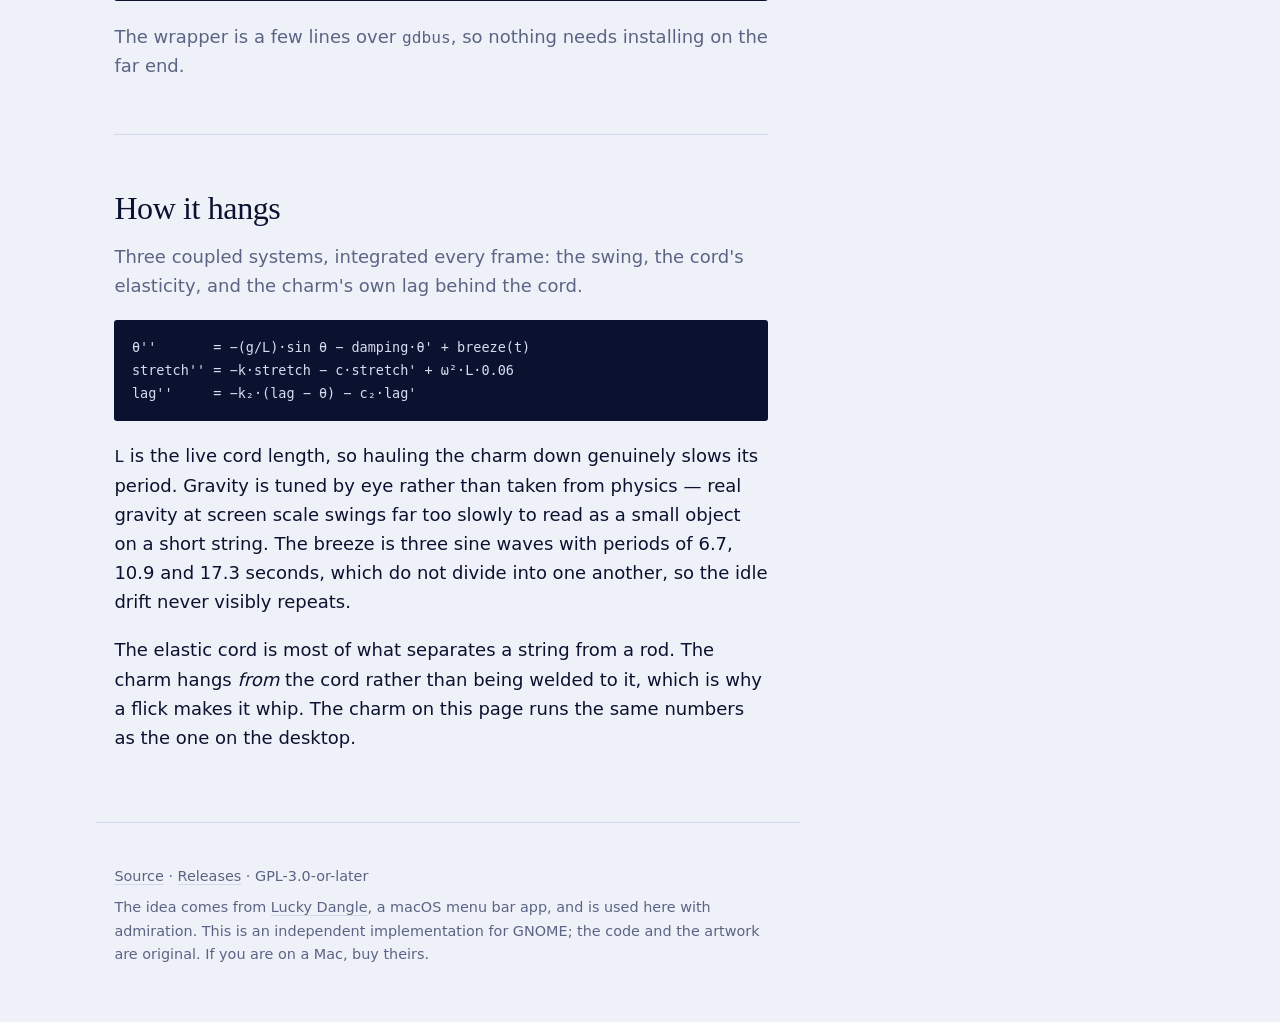
==== commit e5befe48: "Stop the drag coming out mirrored Pull it right and it went left. Theta is positive when the charm i" ====
--- a/docs/index.html
+++ b/docs/index.html
@@ -696,9 +696,13 @@
   const behind = clamp(lag - theta, -MAX_LAG, MAX_LAG);
 
   const live = cordRest + drop + stretch;
-  pend.style.transform = `rotate(${theta}rad)`;
+  /* Negated, both of them. Theta is positive when the charm is to the right,
+   * but a rotation is positive clockwise and this hangs *below* its pivot —
+   * think of a clock hand at six o'clock, which moves left as it goes
+   * clockwise. Render theta directly and every drag comes out mirrored. */
+  pend.style.transform = `rotate(${-theta}rad)`;
   cord.style.transform = `scaleY(${Math.max(0.02, (live + size * charm.hang + 4) / cordRest)})`;
-  bin.style.transform = `translate(-50%, ${live}px) rotate(${behind}rad)`;
+  bin.style.transform = `translate(-50%, ${live}px) rotate(${-behind}rad)`;
 }
 
 /* ------------------------------------------------------------------ input
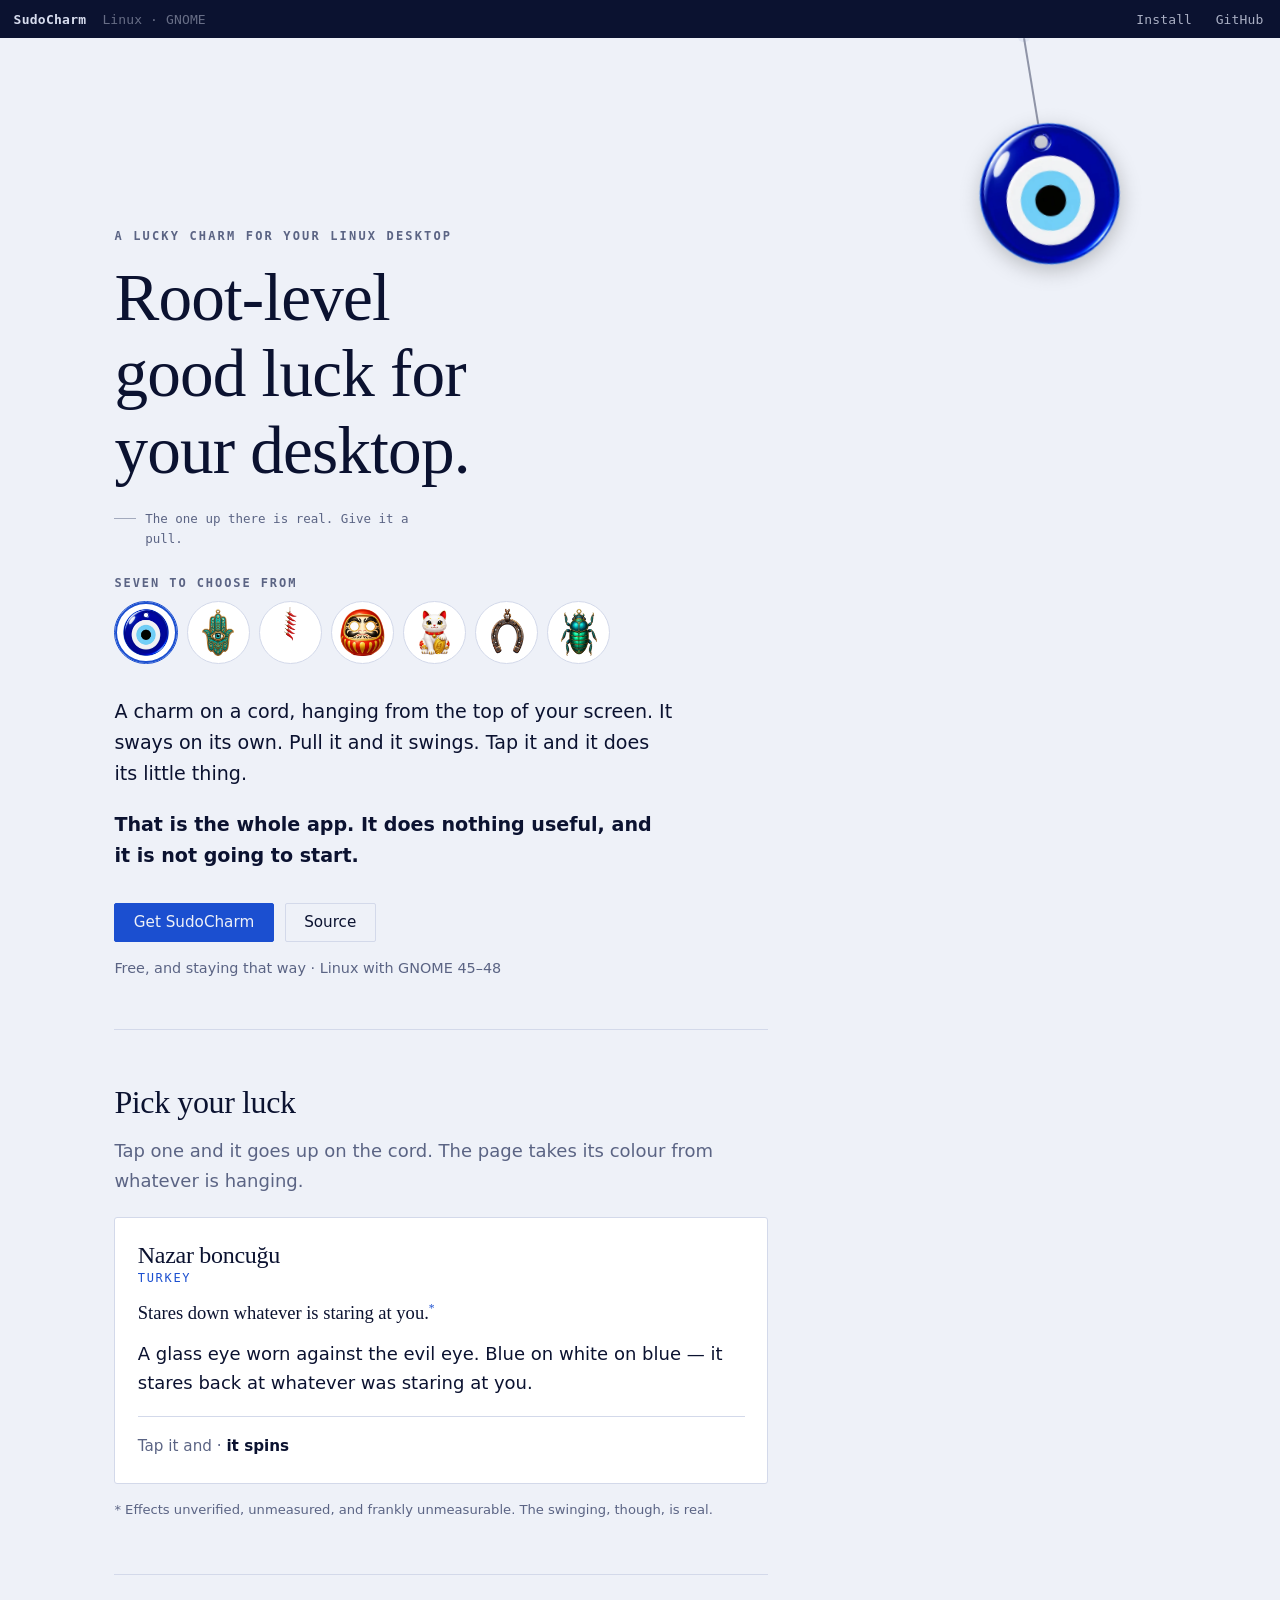
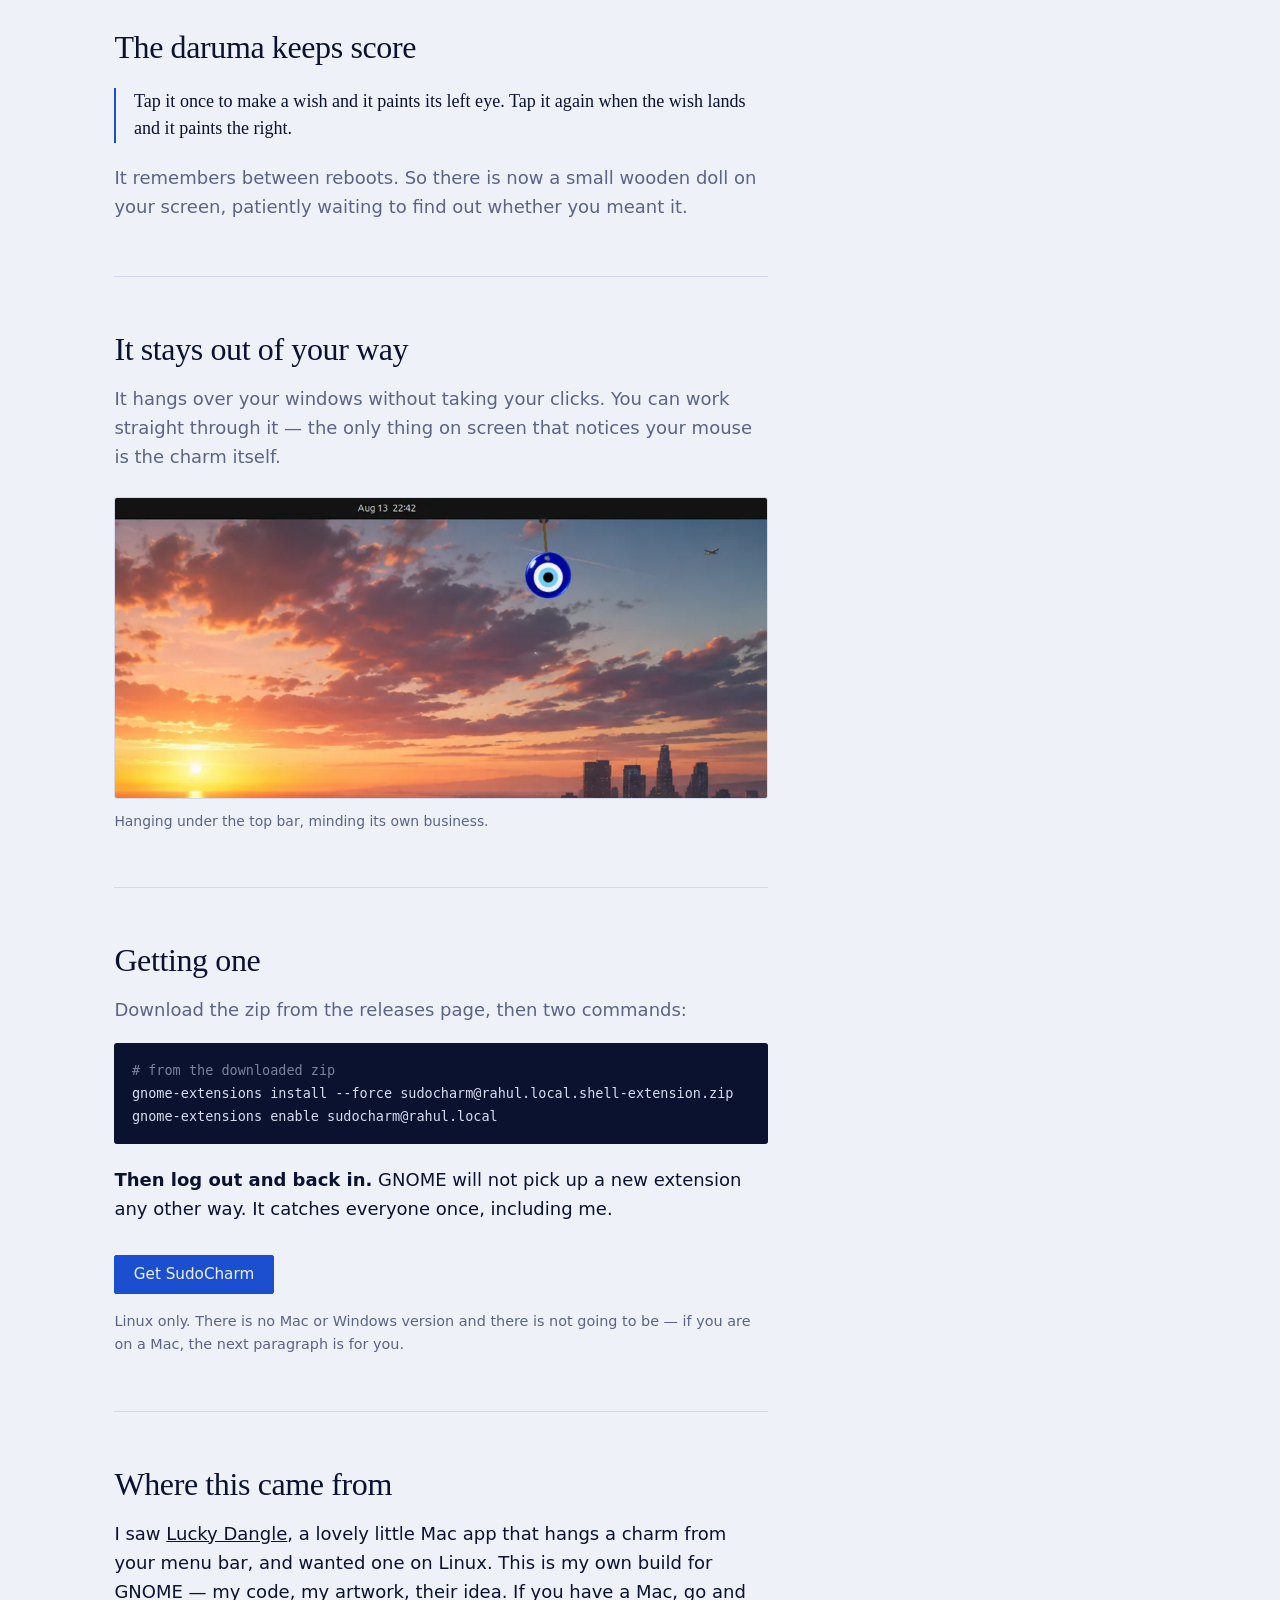
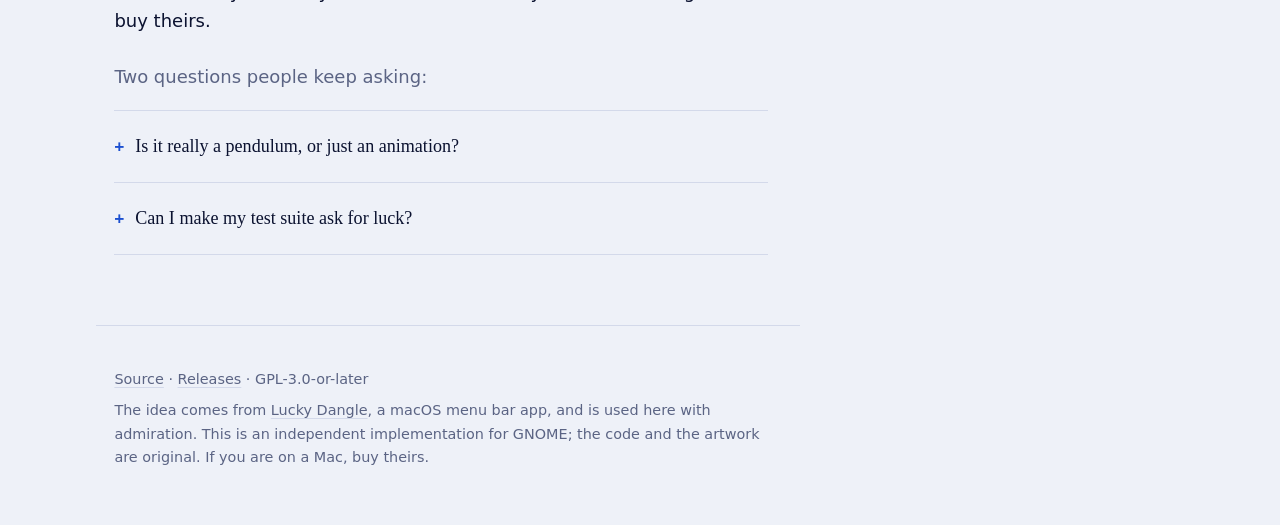
==== commit 36bac8fd: "Rewrite the page to sound like the thing it is selling The reference is a charm that sways on your m" ====
--- a/docs/index.html
+++ b/docs/index.html
@@ -3,12 +3,12 @@
 <head>
 <meta charset="utf-8">
 <meta name="viewport" content="width=device-width, initial-scale=1, viewport-fit=cover">
-<title>SudoCharm — root-level good luck for your desktop</title>
-<meta name="description" content="A good luck charm that hangs from the top of your screen and sways. A GNOME Shell extension for Linux. It does nothing useful, and that is the entire point.">
+<title>SudoCharm — a lucky charm for your Linux desktop</title>
+<meta name="description" content="A charm on a cord, hanging from the top of your screen. It sways on its own, swings when you pull it, and does nothing useful whatsoever. For Linux, with GNOME.">
 <meta name="theme-color" content="#0b1230">
 <meta property="og:type" content="website">
 <meta property="og:title" content="SudoCharm">
-<meta property="og:description" content="Root-level good luck for your desktop. A good luck charm that hangs from the top of your screen and sways.">
+<meta property="og:description" content="A charm on a cord, hanging from the top of your screen. Pull it and it swings. That is the whole app.">
 <meta property="og:url" content="https://rahulpatwa1303.github.io/SudoCharm/">
 <meta name="twitter:card" content="summary_large_image">
 <link rel="icon" href="data:image/svg+xml,%3Csvg xmlns='http://www.w3.org/2000/svg' viewBox='0 0 32 32'%3E%3Cpath d='M16 0v9' stroke='%23888' stroke-width='1.5'/%3E%3Ccircle cx='16' cy='21' r='10' fill='%231b4fd0'/%3E%3Ccircle cx='16' cy='21' r='6.4' fill='%23fff'/%3E%3Ccircle cx='16' cy='21' r='3.4' fill='%2360c0e0'/%3E%3Ccircle cx='16' cy='21' r='1.5' fill='%230b1230'/%3E%3C/svg%3E">
@@ -217,8 +217,39 @@
 }
 .card h3 { font-size: 1.5rem; margin-bottom: .15rem; }
 .card .origin { font: 500 12px/1 var(--mono); letter-spacing: .14em; text-transform: uppercase; color: var(--accent); margin-bottom: 1rem; transition: color .55s ease; }
+/* The promise is set in the display face and given room, because it is the
+   line doing the charming. The story underneath is the quiet part. */
+.card .claim {
+  font-family: var(--serif); font-size: 1.16rem; line-height: 1.35;
+  margin-bottom: .85rem;
+}
+.card .claim sup { color: var(--accent); font-size: .62em; transition: color .55s ease; }
 .card .ritual { margin-top: 1.1rem; padding-top: 1.1rem; border-top: 1px solid var(--rule); font-size: .95rem; color: var(--muted); }
 .card .ritual b { color: var(--ink); font-weight: 600; }
+.fine { margin-top: 1rem; font-size: .82rem; line-height: 1.5; color: var(--muted); transition: color .55s ease; }
+
+/* The engineering, folded away. Anyone who wants it will open it; nobody
+   else has to walk past a differential equation to reach the download. */
+details {
+  border-top: 1px solid var(--rule); padding: .35rem 0;
+  transition: border-color .55s ease;
+}
+details:last-of-type { border-bottom: 1px solid var(--rule); }
+summary {
+  cursor: pointer; padding: .95rem 0; list-style: none;
+  font-family: var(--serif); font-size: 1.13rem;
+  display: flex; align-items: baseline; gap: .7rem;
+}
+summary::-webkit-details-marker { display: none; }
+summary::before {
+  content: '+'; flex: none; width: 1ch;
+  font: 600 1rem/1 var(--mono); color: var(--accent);
+  transition: color .55s ease;
+}
+details[open] > summary::before { content: '\2013'; }
+summary:hover { color: var(--accent); }
+details > :not(summary) { margin-bottom: 1.05em; }
+details > :last-child { margin-bottom: 1.4rem; }
 
 /* ------------------------------------------------------------------ code */
 pre {
@@ -304,91 +335,100 @@
 <main>
 
   <section class="hero">
-    <p class="eyebrow">GNOME Shell extension</p>
+    <p class="eyebrow">A lucky charm for your Linux desktop</p>
     <h1>Root-level good luck for your desktop.</h1>
 
     <!-- Directly under the headline, because on a phone this is the only part
          of the page the visitor can play with without scrolling. -->
-    <p class="pull" id="hint">The one above is the real thing. Pull it.</p>
-    <p class="pick-label" id="pick-label">Hang a different one</p>
+    <p class="pull" id="hint">The one up there is real. Give it a pull.</p>
+    <p class="pick-label" id="pick-label">Seven to choose from</p>
     <div class="picker" id="picker" role="group" aria-labelledby="pick-label"></div>
 
-    <p class="sub">It hangs there over your desktop and sways. Grab it and it swings — the cord
-    stretches while you pull and whips when you let go, because it is an actual pendulum
-    rather than a looping animation. Call it down and it performs a small ritual belonging
-    to that particular charm.</p>
-    <p class="sub" style="margin-top:1.1rem"><strong>It does nothing useful. That is the entire point.</strong></p>
+    <p class="sub">A charm on a cord, hanging from the top of your screen. It sways on its
+    own. Pull it and it swings. Tap it and it does its little thing.</p>
+    <p class="sub" style="margin-top:1.1rem"><strong>That is the whole app. It does nothing
+    useful, and it is not going to start.</strong></p>
     <div class="row">
-      <a class="btn" href="https://github.com/rahulpatwa1303/SudoCharm/releases">Download</a>
+      <a class="btn" href="https://github.com/rahulpatwa1303/SudoCharm/releases">Get SudoCharm</a>
       <a class="btn ghost" href="https://github.com/rahulpatwa1303/SudoCharm">Source</a>
     </div>
-    <p class="platform">GNOME Shell 45–48 · Wayland or X11 · Linux only, with no other platforms planned.</p>
+    <p class="platform">Free, and staying that way &middot; Linux with GNOME 45&ndash;48</p>
   </section>
 
   <section>
-    <h2>Seven charms, seven traditions</h2>
-    <div class="card" id="card" style="margin-top:1.3rem">
-      <h3 id="c-name">Nazar boncuğu</h3>
+    <h2>Pick your luck</h2>
+    <p class="lede" style="margin-top:.8rem">Tap one and it goes up on the cord. The page
+    takes its colour from whatever is hanging.</p>
+    <div class="card" id="card" style="margin-top:1.4rem">
+      <h3 id="c-name">Nazar boncu&#287;u</h3>
       <p class="origin" id="c-origin">Turkey</p>
+      <p class="claim" id="c-claim">Stares down whatever is staring at you.<sup>*</sup></p>
       <p id="c-story"></p>
-      <p class="ritual">Ritual · <b id="c-ritual">Flick it</b></p>
+      <p class="ritual">Tap it and &middot; <b id="c-ritual">it spins</b></p>
     </div>
-    <p class="lede" style="margin-top:1.2rem">Each one is drawn as separate pieces, because the lemon has to
-    fall off and the wing cases have to part. Or hang any emoji you like, treated with the
-    same reverence.</p>
+    <p class="fine">* Effects unverified, unmeasured, and frankly unmeasurable. The swinging,
+    though, is real.</p>
   </section>
 
   <section>
     <h2>The daruma keeps score</h2>
-    <blockquote>Call it down once to make a wish and it paints its left eye. Call it again
-    when the wish lands and it paints the right.</blockquote>
-    <p class="lede" style="margin-top:1.3rem">That state survives reboots, which means the doll on your
-    screen is quietly keeping a record of what you said you would do.</p>
+    <blockquote>Tap it once to make a wish and it paints its left eye. Tap it again when
+    the wish lands and it paints the right.</blockquote>
+    <p class="lede" style="margin-top:1.3rem">It remembers between reboots. So there is now a
+    small wooden doll on your screen, patiently waiting to find out whether you meant it.</p>
   </section>
 
-  <section id="install">
-    <h2>Install</h2>
-    <p class="lede">Download the zip from the releases page, then:</p>
-<pre><span class="c l"># from the downloaded zip</span><span class="l">gnome-extensions install --force sudocharm@rahul.local.shell-extension.zip</span><span class="l">gnome-extensions enable sudocharm@rahul.local</span></pre>
-    <p style="margin-top:1.3rem"><strong>Then log out and back in.</strong> GNOME Shell cannot load a new
-    extension into a running Wayland session. There is no way around it and it catches everyone once.</p>
-    <dl class="keys">
-      <dt>Click</dt><dd>It drops and performs its ritual</dd>
-      <dt>Drag</dt><dd>It swings, and the cord stretches as you pull</dd>
-      <dt>Ctrl-drag</dt><dd>Re-hang it anywhere along the top edge</dd>
-      <dt>Right-click</dt><dd>Switch charms, read where each one comes from, turn off the breeze</dd>
-      <dt>Super+Alt+L</dt><dd>Call it down</dd>
-      <dt>Super+Alt+K</dt><dd>Take it down, or hang it back up</dd>
-    </dl>
+  <section>
+    <h2>It stays out of your way</h2>
+    <p class="lede">It hangs over your windows without taking your clicks. You can work
+    straight through it &mdash; the only thing on screen that notices your mouse is the
+    charm itself.</p>
     <figure>
       <img src="[data-uri]" alt="A nazar bead hanging on a cord below the GNOME top bar, over a desktop" width="900" height="415" loading="lazy">
-      <figcaption>Hanging under the top bar. Only the charm itself takes clicks — everything behind it carries on as normal.</figcaption>
+      <figcaption>Hanging under the top bar, minding its own business.</figcaption>
     </figure>
   </section>
 
+  <section id="install">
+    <h2>Getting one</h2>
+    <p class="lede">Download the zip from the releases page, then two commands:</p>
+<pre><span class="c l"># from the downloaded zip</span><span class="l">gnome-extensions install --force sudocharm@rahul.local.shell-extension.zip</span><span class="l">gnome-extensions enable sudocharm@rahul.local</span></pre>
+    <p style="margin-top:1.3rem"><strong>Then log out and back in.</strong> GNOME will not pick
+    up a new extension any other way. It catches everyone once, including me.</p>
+    <div class="row">
+      <a class="btn" href="https://github.com/rahulpatwa1303/SudoCharm/releases">Get SudoCharm</a>
+    </div>
+    <p class="platform">Linux only. There is no Mac or Windows version and there is not
+    going to be &mdash; if you are on a Mac, the next paragraph is for you.</p>
+  </section>
+
   <section>
-    <h2>Bless a commit</h2>
-    <p class="lede">It sits on the session bus, so anything that can run a command can reach it.</p>
+    <h2>Where this came from</h2>
+    <p>I saw <a href="https://luckydangle.app/">Lucky Dangle</a>, a lovely little Mac app that
+    hangs a charm from your menu bar, and wanted one on Linux. This is my own build for
+    GNOME &mdash; my code, my artwork, their idea. If you have a Mac, go and buy theirs.</p>
+
+    <p class="lede" style="margin-top:1.7rem">Two questions people keep asking:</p>
+
+    <details>
+      <summary>Is it really a pendulum, or just an animation?</summary>
+      <p>Really a pendulum. The swing, the stretch in the cord and the charm's own lag behind
+      the cord are worked out fresh every frame, which is why a flick makes it whip and why
+      pulling it further down makes it swing slower.</p>
+<pre class="eq">&theta;''       = &minus;(g/L)&middot;sin &theta; &minus; damping&middot;&theta;' + breeze(t)
+stretch'' = &minus;k&middot;stretch &minus; c&middot;stretch' + &omega;&sup2;&middot;L&middot;0.06
+lag''     = &minus;k&#8322;&middot;(lag &minus; &theta;) &minus; c&#8322;&middot;lag'</pre>
+      <p style="margin-top:1.2rem">The idle sway is three slow waves of 6.7, 10.9 and 17.3
+      seconds. Those never line up, so it never repeats itself and never starts to look like
+      a GIF. The charm on this page runs the same numbers as the one on your desktop.</p>
+    </details>
+
+    <details>
+      <summary>Can I make my test suite ask for luck?</summary>
+      <p>You can. It listens on the session bus, so anything that can run a command can give
+      it a nudge.</p>
 <pre><span class="c l"># .git/hooks/post-commit</span><span class="l">sudocharm bless "$(git rev-parse --short HEAD)"</span><span class="gap"></span><span class="c l"># or make it earn its keep</span><span class="l">pytest &amp;&amp; sudocharm bless || sudocharm flick 9</span></pre>
-    <p style="margin-top:1.3rem" class="lede">The wrapper is a few lines over <code>gdbus</code>, so nothing
-    needs installing on the far end.</p>
-  </section>
-
-  <section>
-    <h2>How it hangs</h2>
-    <p class="lede">Three coupled systems, integrated every frame: the swing, the cord's
-    elasticity, and the charm's own lag behind the cord.</p>
-<pre class="eq">θ''       = −(g/L)·sin θ − damping·θ' + breeze(t)
-stretch'' = −k·stretch − c·stretch' + ω²·L·0.06
-lag''     = −k₂·(lag − θ) − c₂·lag'</pre>
-    <p style="margin-top:1.3rem"><code>L</code> is the live cord length, so hauling the charm down genuinely
-    slows its period. Gravity is tuned by eye rather than taken from physics — real gravity at screen
-    scale swings far too slowly to read as a small object on a short string. The breeze is three sine
-    waves with periods of 6.7, 10.9 and 17.3 seconds, which do not divide into one another, so the
-    idle drift never visibly repeats.</p>
-    <p>The elastic cord is most of what separates a string from a rod. The charm hangs <em>from</em>
-    the cord rather than being welded to it, which is why a flick makes it whip. The charm on this
-    page runs the same numbers as the one on the desktop.</p>
+    </details>
   </section>
 
 </main>
@@ -412,27 +452,27 @@
  * the artwork begins, so the cord can be drawn into the charm rather than
  * stopping short of it. Pivots are fractions of the same canvas. */
 const CHARMS = [
-  { id:'nazar', name:'Nazar boncuğu', origin:'Turkey', ritual:'Flick it and it spins', hang:0.06,
+  { id:'nazar', claim:'Stares down whatever is staring at you.<sup>*</sup>', name:'Nazar boncuğu', origin:'Turkey', ritual:'it spins', hang:0.06,
     story:'A glass eye worn against the evil eye. Blue on white on blue — it stares back at whatever was staring at you.',
     parts:[{k:'body', img:'nazar'}] },
-  { id:'hamsa', name:'Hamsa', origin:'Middle East & North Africa', ritual:'The eye wakes', hang:0.05,
+  { id:'hamsa', claim:'Keeps watch so you do not have to.<sup>*</sup>', name:'Hamsa', origin:'Middle East & North Africa', ritual:'the eye wakes', hang:0.05,
     story:'An open hand carried for protection and good fortune. The eye in the palm keeps watch so you do not have to.',
     parts:[{k:'body', img:'hamsa'}] },
-  { id:'nimbu', name:'Nimbu-mirchi', origin:'India', ritual:'The old lemon drops off, a fresh one rises', hang:0.02,
+  { id:'nimbu', claim:'Turns away misfortune at the door.<sup>*</sup>', name:'Nimbu-mirchi', origin:'India', ritual:'the old lemon drops and a fresh one rises', hang:0.02,
     story:'Seven chilies and a lemon, hung at the threshold to turn away misfortune. It is replaced every Saturday, because luck goes stale.',
     parts:[{k:'string', img:'nimbu-string'}, {k:'lemon', img:'nimbu-lemon', pivot:'50% 60%'}] },
-  { id:'daruma', name:'Daruma', origin:'Japan', ritual:'Paint one eye for the wish, the other when it lands', hang:0.10,
+  { id:'daruma', claim:'Holds you to your word.<sup>*</sup>', name:'Daruma', origin:'Japan', ritual:'an eye gets painted', hang:0.10,
     story:'A wishing doll for goals that take some grit. Knock it over and it rights itself — seven times down, eight times up.',
     parts:[{k:'body', img:'daruma-body'},
            {k:'eyeL', svg:'43.5,48.2,41.4,45.8', hidden:true},
            {k:'eyeR', svg:'83.8,48.2,81.7,45.9', hidden:true}] },
-  { id:'neko', name:'Maneki-neko', origin:'Japan', ritual:'Three beckons', hang:0.10,
+  { id:'neko', claim:'Waves good fortune in off the street.<sup>*</sup>', name:'Maneki-neko', origin:'Japan', ritual:'it beckons, three times', hang:0.10,
     story:'A beckoning cat that invites good fortune in. The raised paw is a come-here, not a wave — the gesture reads backwards to most of the world.',
     parts:[{k:'body', img:'neko-body'}, {k:'paw', img:'neko-paw', pivot:'54% 64%'}] },
-  { id:'horseshoe', name:'Horseshoe', origin:'Europe', ritual:'A flip and a bounce', hang:0.10,
+  { id:'horseshoe', claim:'Catches luck, and keeps hold of it.<sup>*</sup>', name:'Horseshoe', origin:'Europe', ritual:'it flips', hang:0.10,
     story:'Iron, luck, and an argument that has run for centuries: ends up to hold the luck in, or ends down to pour it over you. Pick a side.',
     parts:[{k:'body', img:'horseshoe'}] },
-  { id:'scarab', name:'Scarab', origin:'Egypt', ritual:'The wing cases part', hang:0.06,
+  { id:'scarab', claim:'Promises things come back around.<sup>*</sup>', name:'Scarab', origin:'Egypt', ritual:'the wing cases part', hang:0.06,
     story:'The beetle that rolls the sun across the sky each morning. Carried as a promise that things come back around.',
     parts:[{k:'body', img:'scarab-body'},
            {k:'wingL', img:'scarab-wing-l', pivot:'50% 31%'},
@@ -563,6 +603,7 @@
 
   document.getElementById('c-name').textContent = charm.name;
   document.getElementById('c-origin').textContent = charm.origin;
+  document.getElementById('c-claim').innerHTML = charm.claim;
   document.getElementById('c-story').textContent = charm.story;
   document.getElementById('c-ritual').textContent = charm.ritual;
   for (const b of picker.children)
@@ -650,8 +691,9 @@
 }
 
 function paintCount(n) {
-  document.getElementById('count').textContent =
-    n ? `Called down ${n} time${n === 1 ? '' : 's'} on this page.` : '';
+  document.getElementById('count').textContent = n
+    ? `You have asked this page for luck ${n} time${n === 1 ? '' : 's'}. Noted.`
+    : '';
 }
 
 /* ------------------------------------------------------------------- loop */
@@ -720,7 +762,7 @@
   document.body.classList.add('dragging');
   dragTheta = dragThetaPrev = theta;
   dragTimePrev = performance.now();
-  document.getElementById('hint').textContent = 'Let go mid-swing and it throws.';
+  document.getElementById('hint').textContent = 'Let go while it is moving and it will fly.';
 });
 
 /* On window, not on the charm. A captured pointer retargets its events to the
@@ -784,7 +826,7 @@
 
 // If nobody touches it, say so plainly rather than animating an instruction.
 setTimeout(() => {
-  if (!touched) document.getElementById('hint').textContent = 'Go on. It swings.';
+  if (!touched) document.getElementById('hint').textContent = 'Go on, it does not mind.';
 }, 12000);
 
 })();
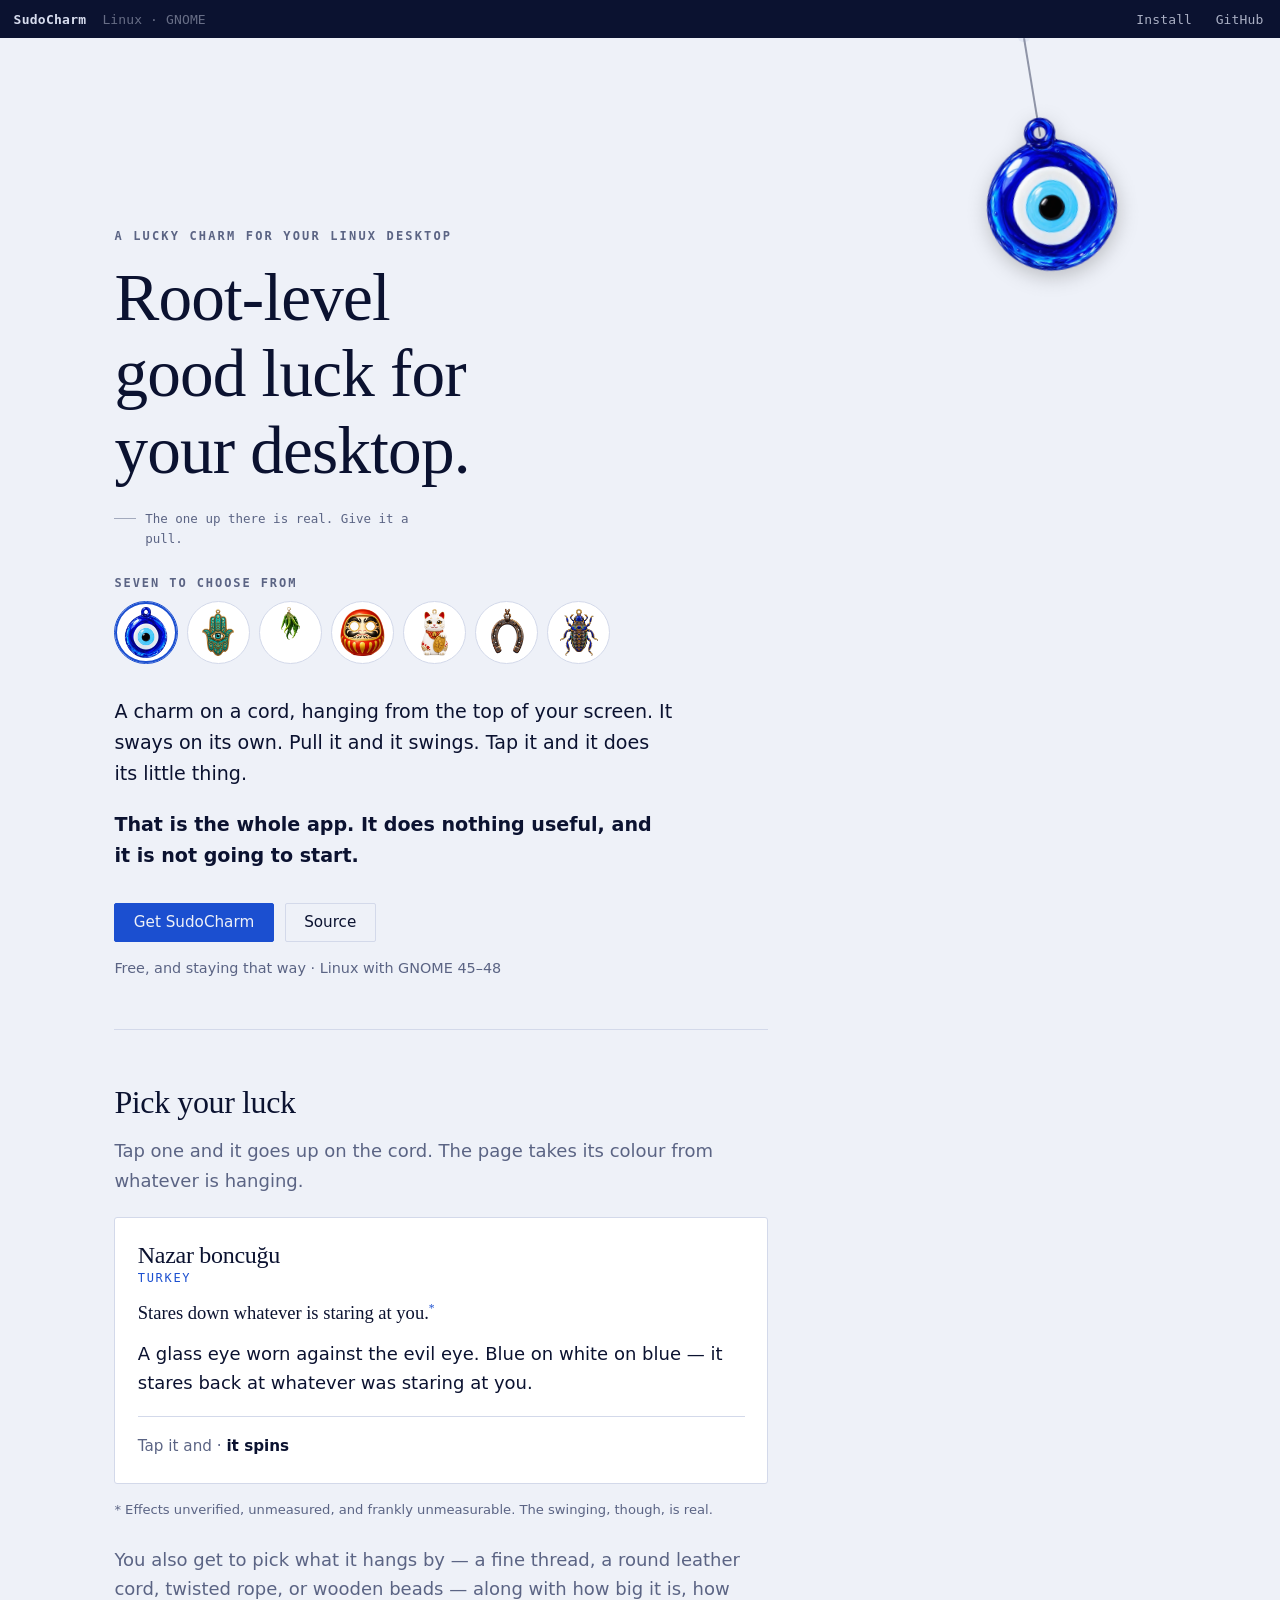
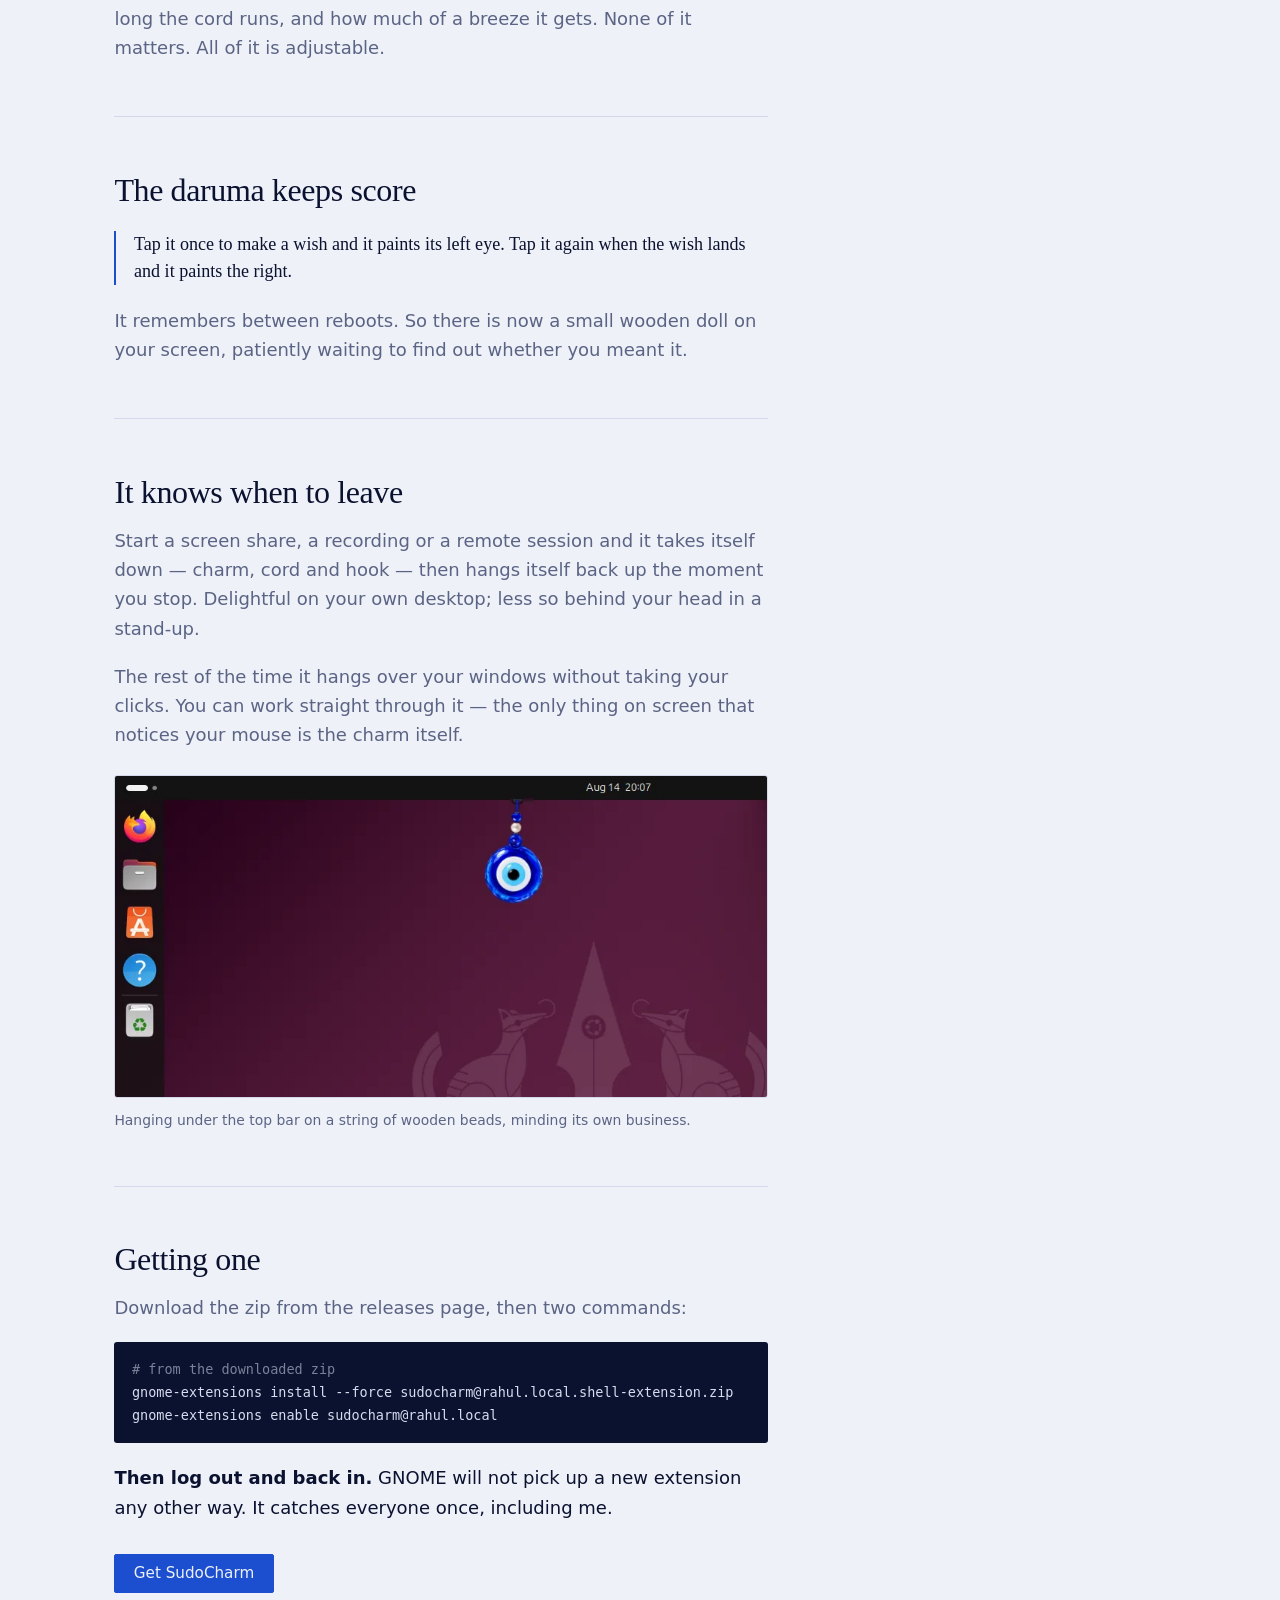
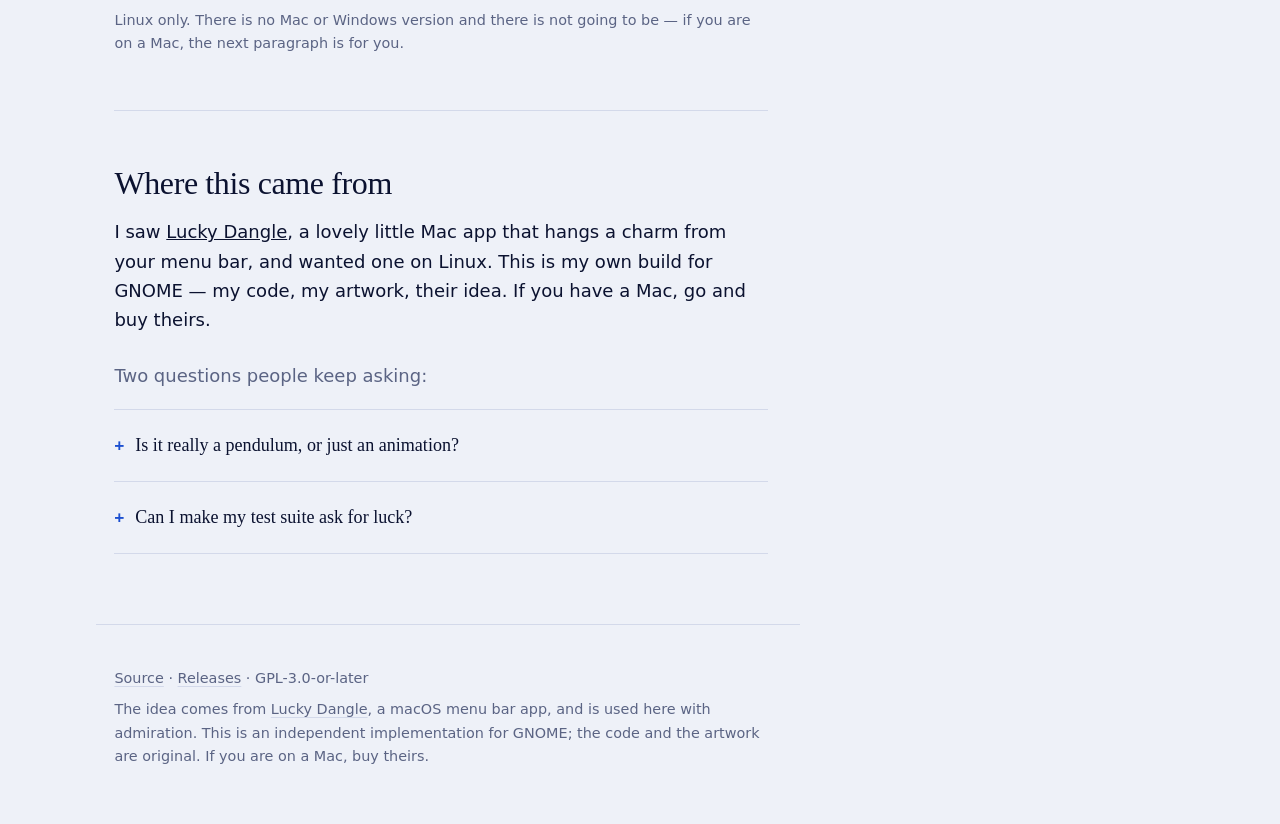
==== commit 2cf179cd: "Put the new artwork on the landing page Every charm was redrawn with its own hanging loop, and the p" ====
--- a/docs/index.html
+++ b/docs/index.html
@@ -114,7 +114,7 @@
   background: linear-gradient(var(--cord), var(--cord));
   border-radius: 1px; opacity: .85;
 }
-.bin { position: absolute; left: 0; top: 0; transform-origin: 50% 0; will-change: transform; }
+.bin { position: absolute; left: 0; top: 0; transform-origin: var(--hang-x, 50%) 0; will-change: transform; }
 .charm {
   display: block; width: 100%; height: 100%; padding: 0; margin: 0;
   border: 0; background: none; pointer-events: auto;
@@ -368,6 +368,10 @@
     </div>
     <p class="fine">* Effects unverified, unmeasured, and frankly unmeasurable. The swinging,
     though, is real.</p>
+    <p class="lede" style="margin-top:1.6rem">You also get to pick what it hangs by &mdash;
+    a fine thread, a round leather cord, twisted rope, or wooden beads &mdash; along with how
+    big it is, how long the cord runs, and how much of a breeze it gets. None of it matters.
+    All of it is adjustable.</p>
   </section>
 
   <section>
@@ -379,13 +383,16 @@
   </section>
 
   <section>
-    <h2>It stays out of your way</h2>
-    <p class="lede">It hangs over your windows without taking your clicks. You can work
-    straight through it &mdash; the only thing on screen that notices your mouse is the
-    charm itself.</p>
+    <h2>It knows when to leave</h2>
+    <p class="lede">Start a screen share, a recording or a remote session and it takes
+    itself down &mdash; charm, cord and hook &mdash; then hangs itself back up the moment
+    you stop. Delightful on your own desktop; less so behind your head in a stand-up.</p>
+    <p class="lede" style="margin-top:1.2rem">The rest of the time it hangs over your windows
+    without taking your clicks. You can work straight through it &mdash; the only thing on
+    screen that notices your mouse is the charm itself.</p>
     <figure>
-      <img src="[data-uri]" alt="A nazar bead hanging on a cord below the GNOME top bar, over a desktop" width="900" height="415" loading="lazy">
-      <figcaption>Hanging under the top bar, minding its own business.</figcaption>
+      <img src="[data-uri]" alt="A nazar bead hanging on a beaded cord below the GNOME top bar, over a desktop" width="872" height="430" loading="lazy">
+      <figcaption>Hanging under the top bar on a string of wooden beads, minding its own business.</figcaption>
     </figure>
   </section>
 
@@ -445,34 +452,34 @@
 (() => {
 'use strict';
 
-const ART = {"nazar":"[data-uri]","hamsa":"[data-uri]","horseshoe":"[data-uri]","nimbu-string":"[data-uri]","nimbu-lemon":"[data-uri]","daruma-body":"[data-uri]","neko-body":"[data-uri]","neko-paw":"[data-uri]","scarab-body":"[data-uri]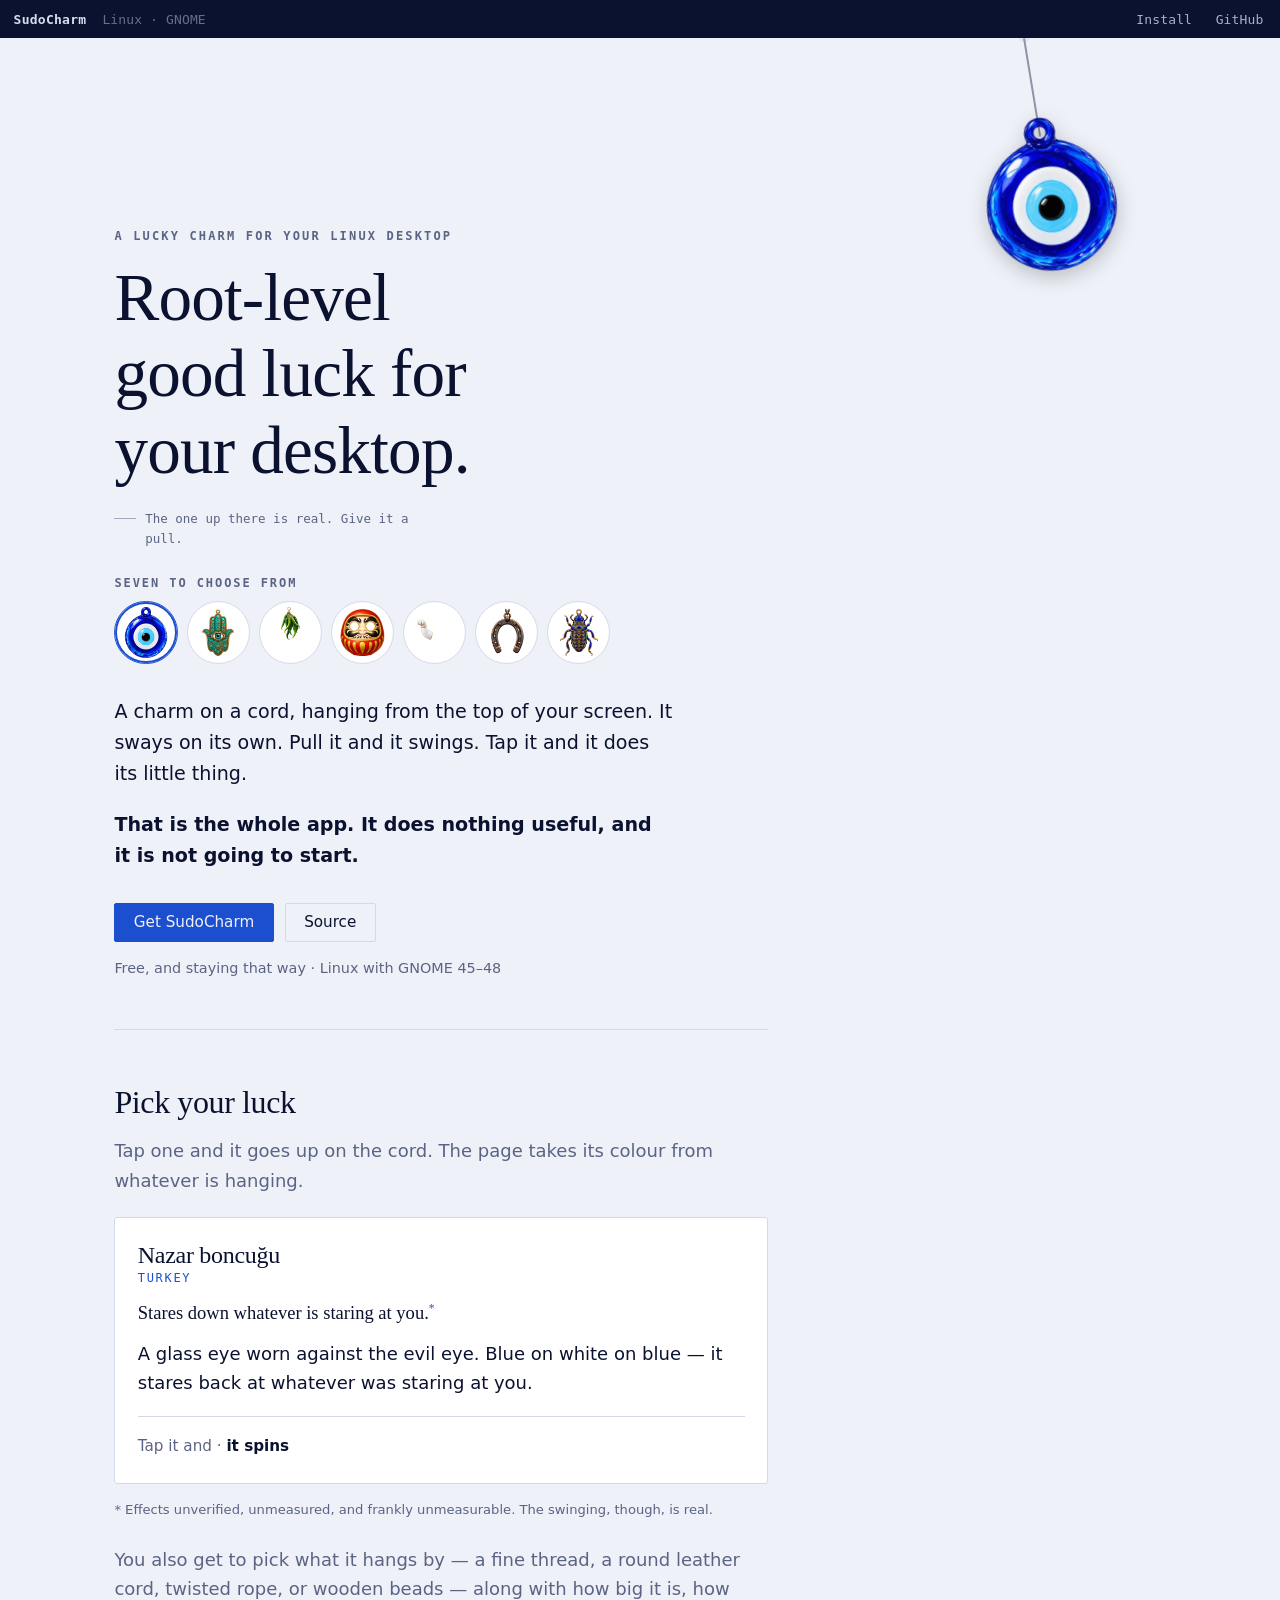
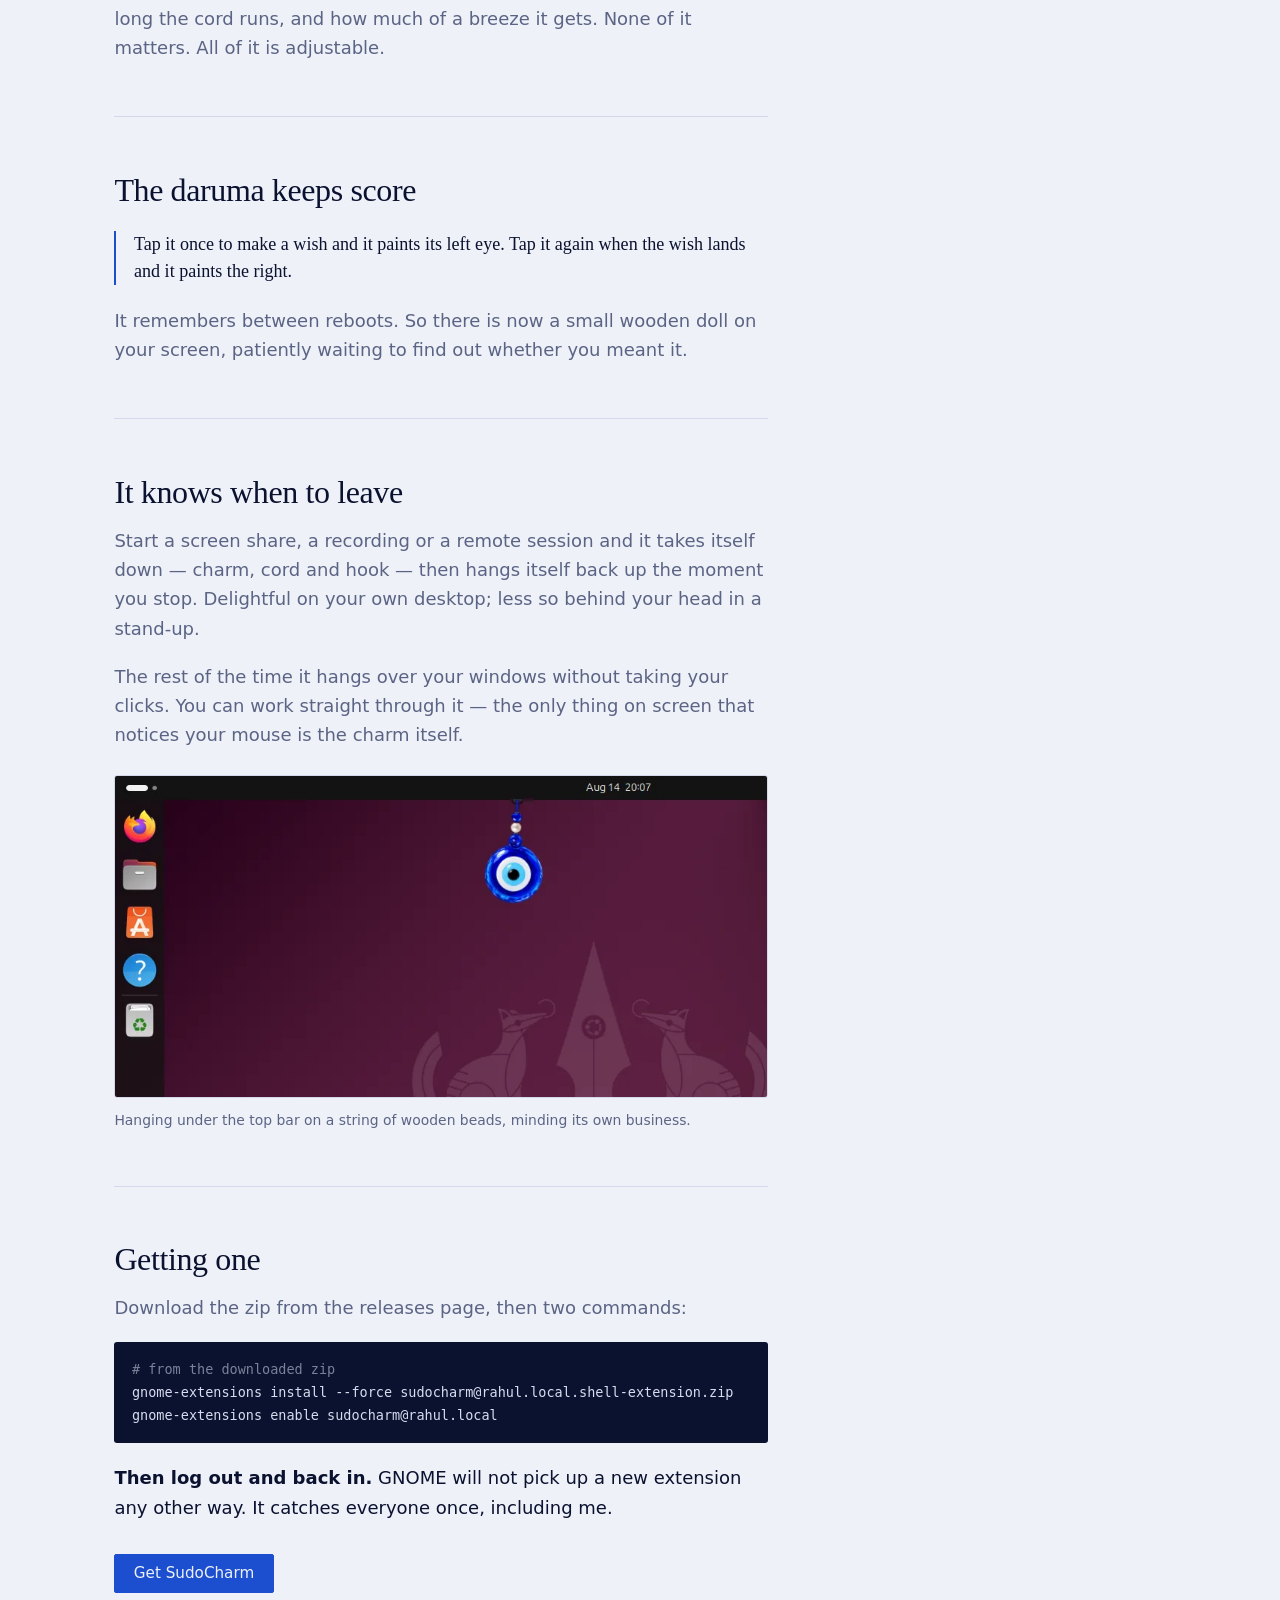
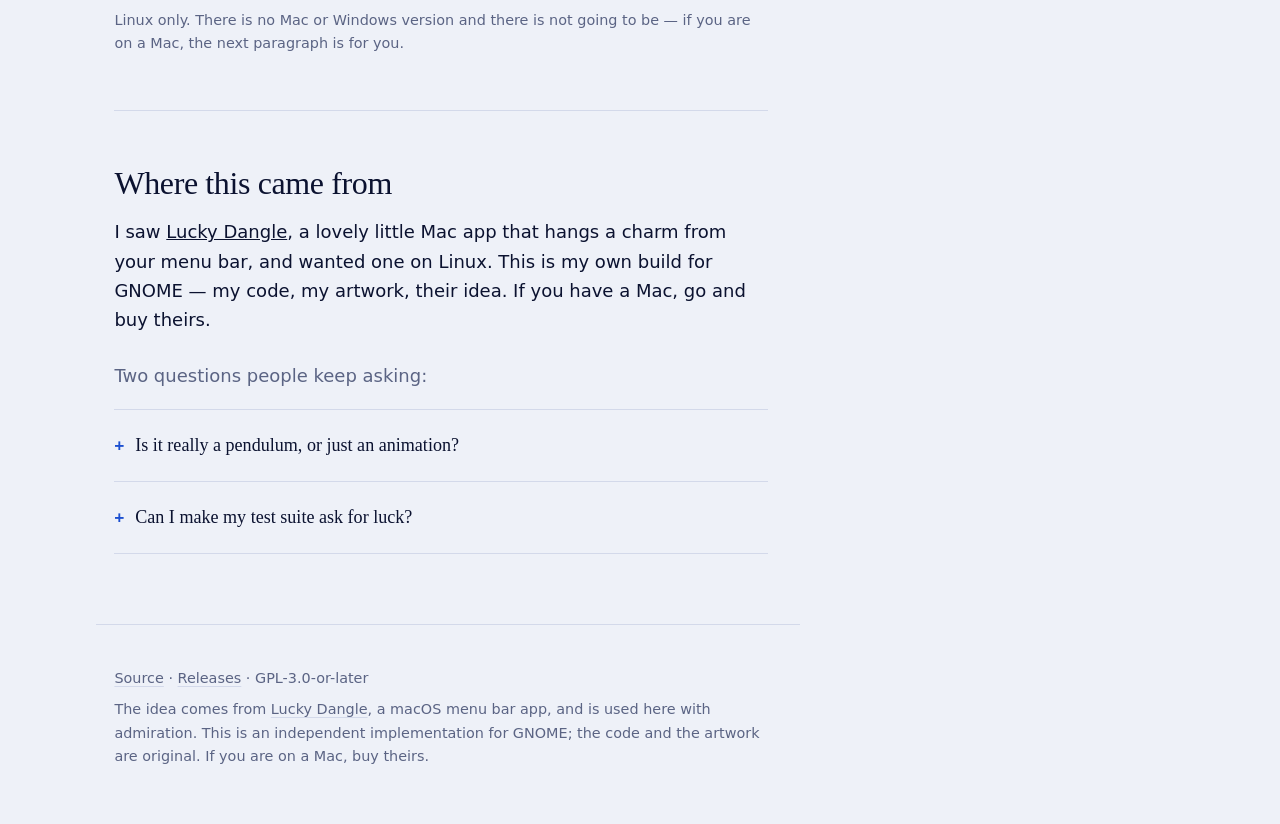
==== commit 3fd5f86c: "Make the page's rituals match the ones in charms.js Both reported faults were real, and charms.js al" ====
--- a/docs/index.html
+++ b/docs/index.html
@@ -475,7 +475,7 @@
            {k:'eyeR', svg:'83.8,48.2,81.7,45.9', hidden:true}] },
   { id:'neko', claim:'Waves good fortune in off the street.<sup>*</sup>', name:'Maneki-neko', origin:'Japan', ritual:'it beckons, three times', hang:0.076,
     story:'A beckoning cat that invites good fortune in. The raised paw is a come-here, not a wave — the gesture reads backwards to most of the world.',
-    parts:[{k:'body', img:'neko-body'}, {k:'paw', img:'neko-paw', pivot:'40.1% 63.9%'}] },
+    parts:[{k:'paw', img:'neko-paw', pivot:'40.1% 63.9%'}, {k:'body', img:'neko-body'}] },
   { id:'horseshoe', claim:'Catches luck, and keeps hold of it.<sup>*</sup>', name:'Horseshoe', origin:'Europe', ritual:'it flips', hang:0.10,
     story:'Iron, luck, and an argument that has run for centuries: ends up to hold the luck in, or ends down to pour it over you. Pick a side.',
     parts:[{k:'body', img:'horseshoe'}] },
@@ -630,12 +630,12 @@
   switch (charm.id) {
     case 'nazar':
       stack.style.transformStyle = 'preserve-3d';
-      anim(stack, [{ transform: 'rotateY(0)' }, { transform: 'rotateY(360deg)' }], 900,
-        { easing: 'cubic-bezier(.5,0,.3,1)' });
+      anim(stack, [{ transform: 'rotateY(0)' }, { transform: 'rotateY(720deg)' }], 900,
+        { easing: 'cubic-bezier(.22,1,.36,1)' });
       return 900;
     case 'hamsa':
       anim(stack, [{ transform: 'scale(1)', filter: 'brightness(1)' },
-                   { transform: 'scale(1.09)', filter: 'brightness(1.35)', offset: .35 },
+                   { transform: 'scale(1.12)', filter: 'brightness(1.3)', offset: .3 },
                    { transform: 'scale(1)', filter: 'brightness(1)' }], 780);
       return 780;
     case 'nimbu': {
@@ -658,25 +658,27 @@
       return 620;
     }
     case 'neko': {
-      const f = [{ transform: 'rotate(0)' }, { transform: 'rotate(-27deg)', offset: .5 }, { transform: 'rotate(0)' }];
+      const f = [{ transform: 'rotate(0)' }, { transform: 'rotate(26deg)', offset: .5 }, { transform: 'rotate(0)' }];
       for (let i = 0; i < 3; i++) { anim(parts.paw, f, 300, { easing: 'ease-in-out' }); await wait(310); }
       return 60;
     }
     case 'horseshoe':
-      stack.style.transformStyle = 'preserve-3d';
-      anim(stack, [{ transform: 'rotateX(0) translateY(0)' },
-                   { transform: 'rotateX(180deg) translateY(-14%)', offset: .45 },
-                   { transform: 'rotateX(360deg) translateY(0)' }], 860,
-        { easing: 'cubic-bezier(.4,0,.3,1)' });
-      return 860;
+      anim(stack, [{ transform: 'rotate(0deg) translateY(0)', offset: 0 },
+                   { transform: 'rotate(360deg) translateY(-24%)', offset: .46 },
+                   { transform: 'rotate(360deg) translateY(0)', offset: .74 },
+                   { transform: 'rotate(360deg) translateY(-7%)', offset: .86 },
+                   { transform: 'rotate(360deg) translateY(0)', offset: 1 }], 1000,
+        { easing: 'linear' });
+      return 1000;
     case 'scarab': {
-      const open = [{ transform: 'rotate(0)' }, { transform: 'rotate(-34deg)' }];
-      anim(parts.wingL, open, 420, { fill: 'forwards' });
-      anim(parts.wingR, open.map(f => ({ transform: f.transform.replace('-', '') })), 420, { fill: 'forwards' });
-      await wait(700);
-      anim(parts.wingL, [...open].reverse(), 380, { fill: 'forwards' });
-      anim(parts.wingR, [...open].reverse().map(f => ({ transform: f.transform.replace('-', '') })), 380, { fill: 'forwards' });
-      return 400;
+      const swing = a => [{ transform: 'rotate(0deg)' }, { transform: `rotate(${a}deg)` }];
+      const back = a => [{ transform: `rotate(${a}deg)` }, { transform: 'rotate(0deg)' }];
+      anim(parts.wingL, swing(34), 420, { fill: 'forwards', easing: 'cubic-bezier(.34,1.56,.64,1)' });
+      anim(parts.wingR, swing(-34), 420, { fill: 'forwards', easing: 'cubic-bezier(.34,1.56,.64,1)' });
+      await wait(680);
+      anim(parts.wingL, back(34), 520, { fill: 'forwards', easing: 'ease-in-out' });
+      anim(parts.wingR, back(-34), 520, { fill: 'forwards', easing: 'ease-in-out' });
+      return 540;
     }
   }
   return 400;
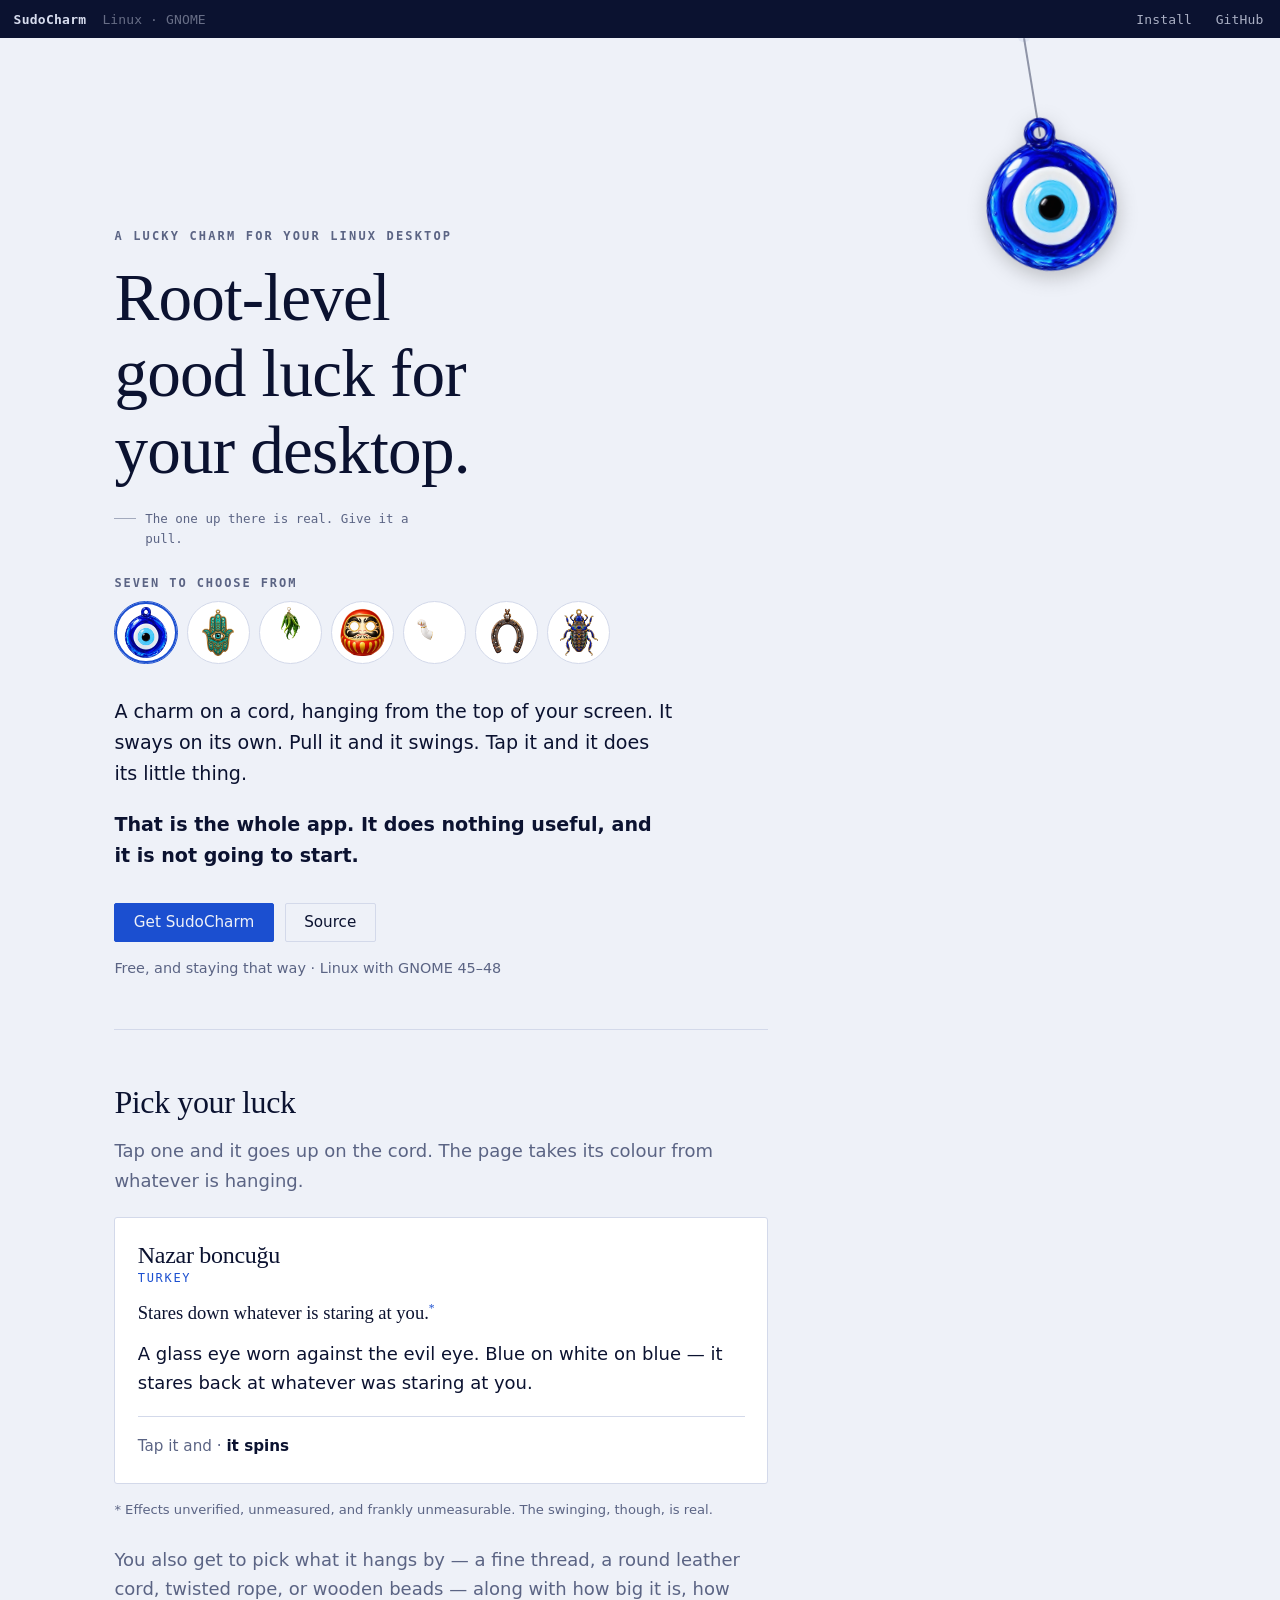
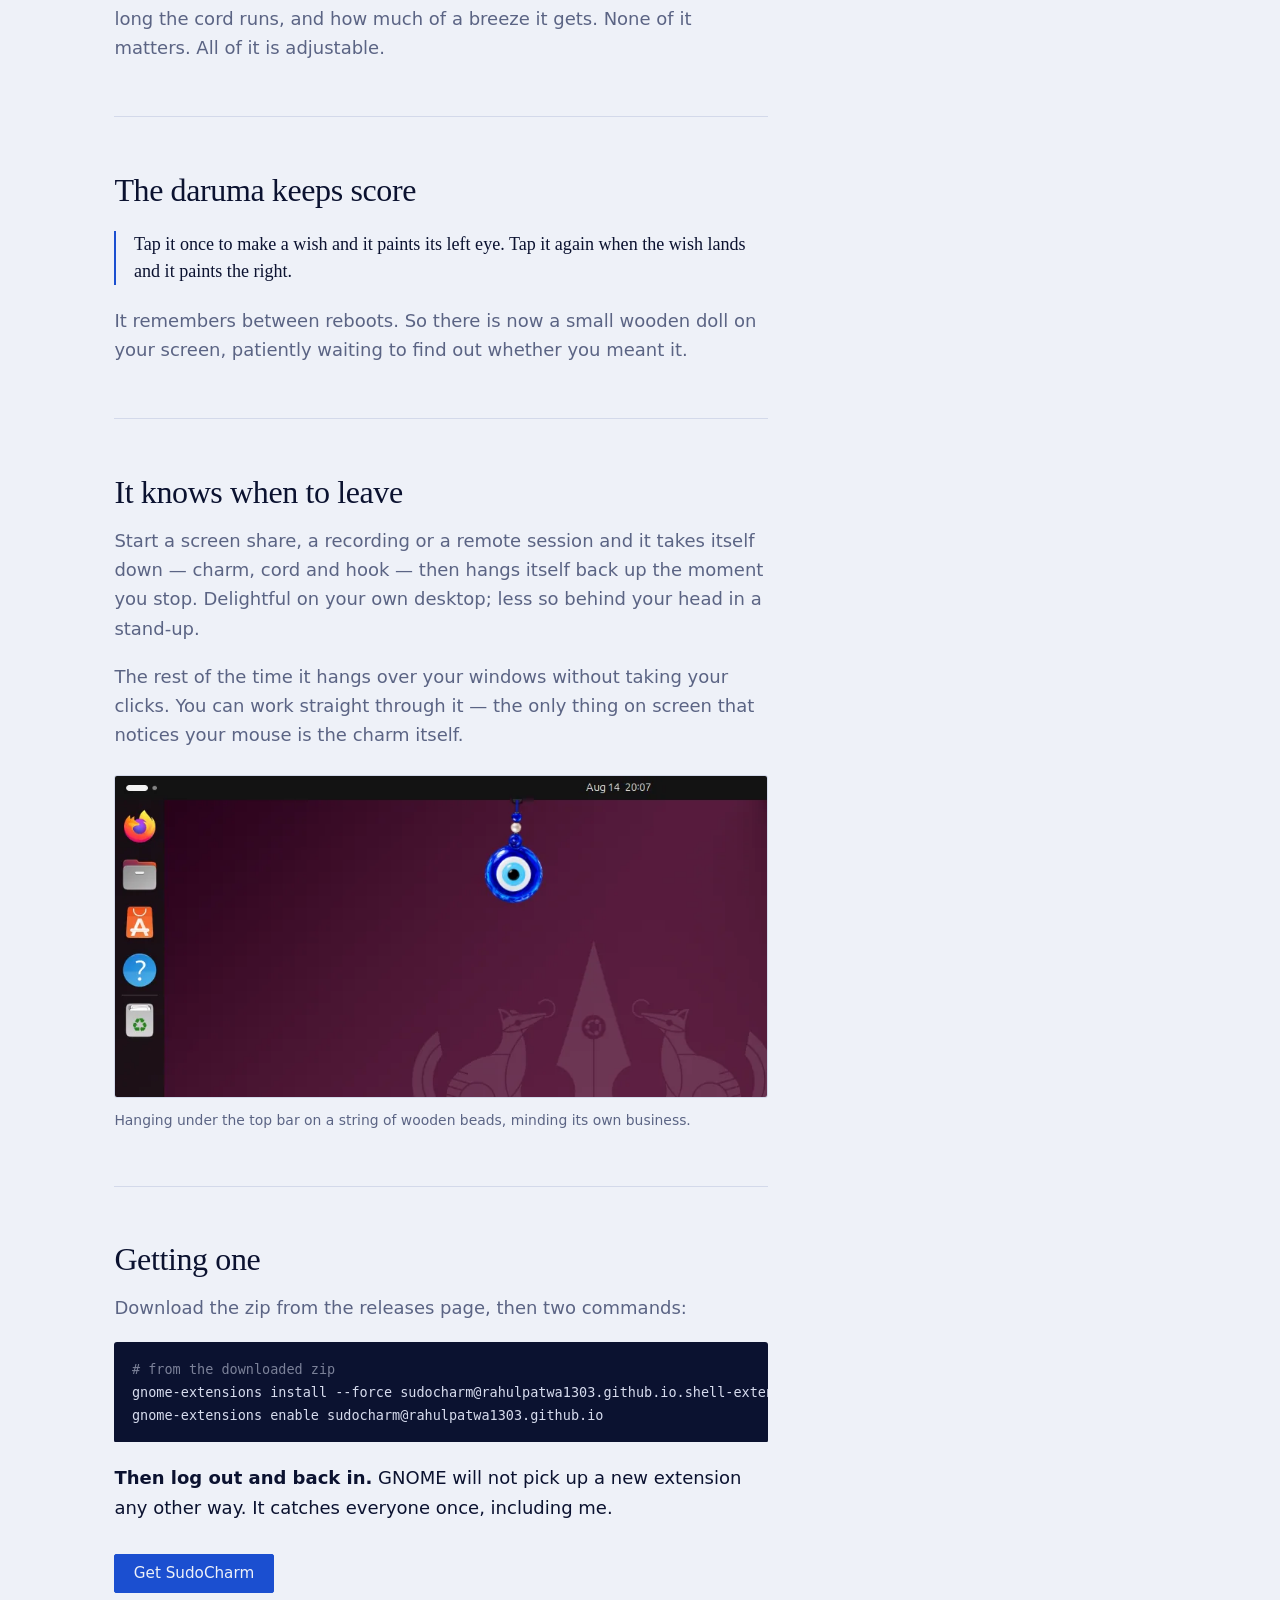
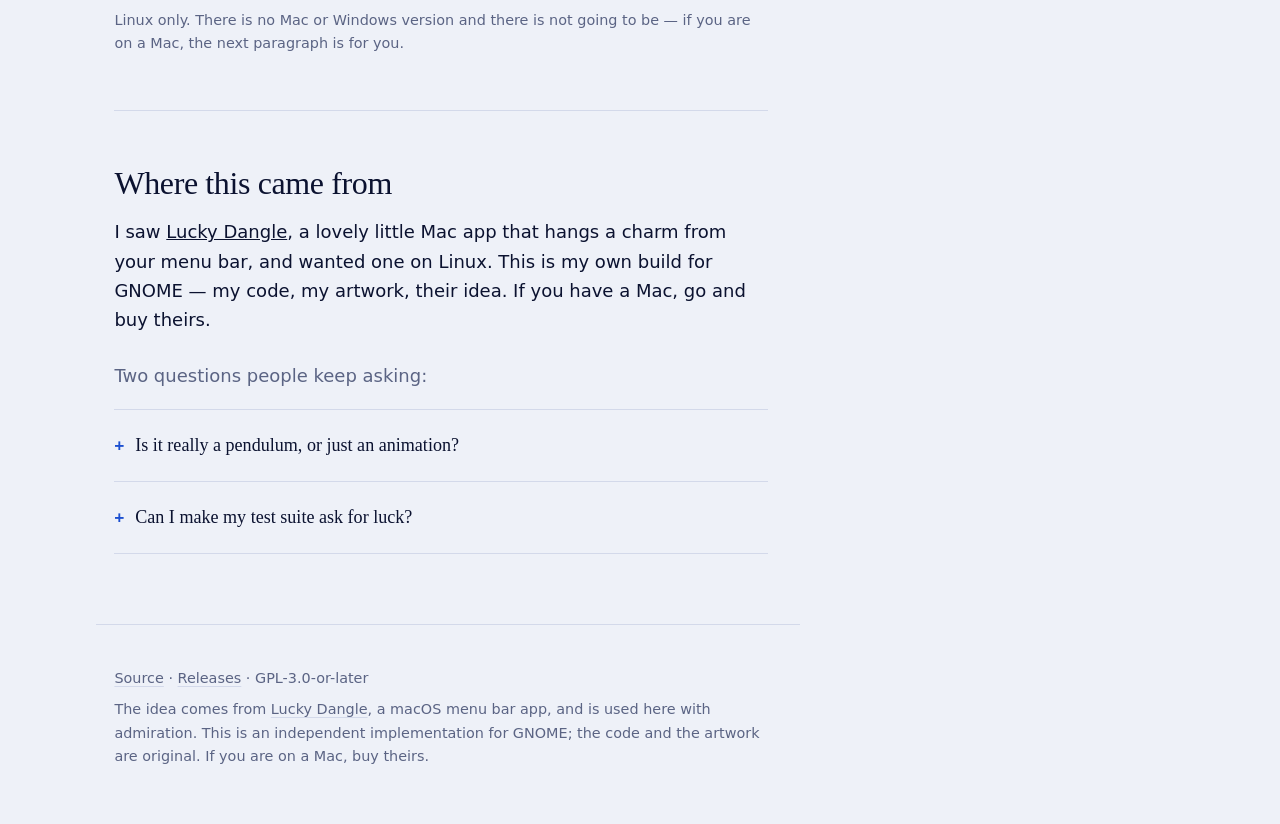
==== commit 196a9317: "Take the UUID to a domain that can be published sudocharm@rahul.local was fine while this was only e" ====
--- a/docs/index.html
+++ b/docs/index.html
@@ -399,7 +399,7 @@
   <section id="install">
     <h2>Getting one</h2>
     <p class="lede">Download the zip from the releases page, then two commands:</p>
-<pre><span class="c l"># from the downloaded zip</span><span class="l">gnome-extensions install --force sudocharm@rahul.local.shell-extension.zip</span><span class="l">gnome-extensions enable sudocharm@rahul.local</span></pre>
+<pre><span class="c l"># from the downloaded zip</span><span class="l">gnome-extensions install --force sudocharm@rahulpatwa1303.github.io.shell-extension.zip</span><span class="l">gnome-extensions enable sudocharm@rahulpatwa1303.github.io</span></pre>
     <p style="margin-top:1.3rem"><strong>Then log out and back in.</strong> GNOME will not pick
     up a new extension any other way. It catches everyone once, including me.</p>
     <div class="row">
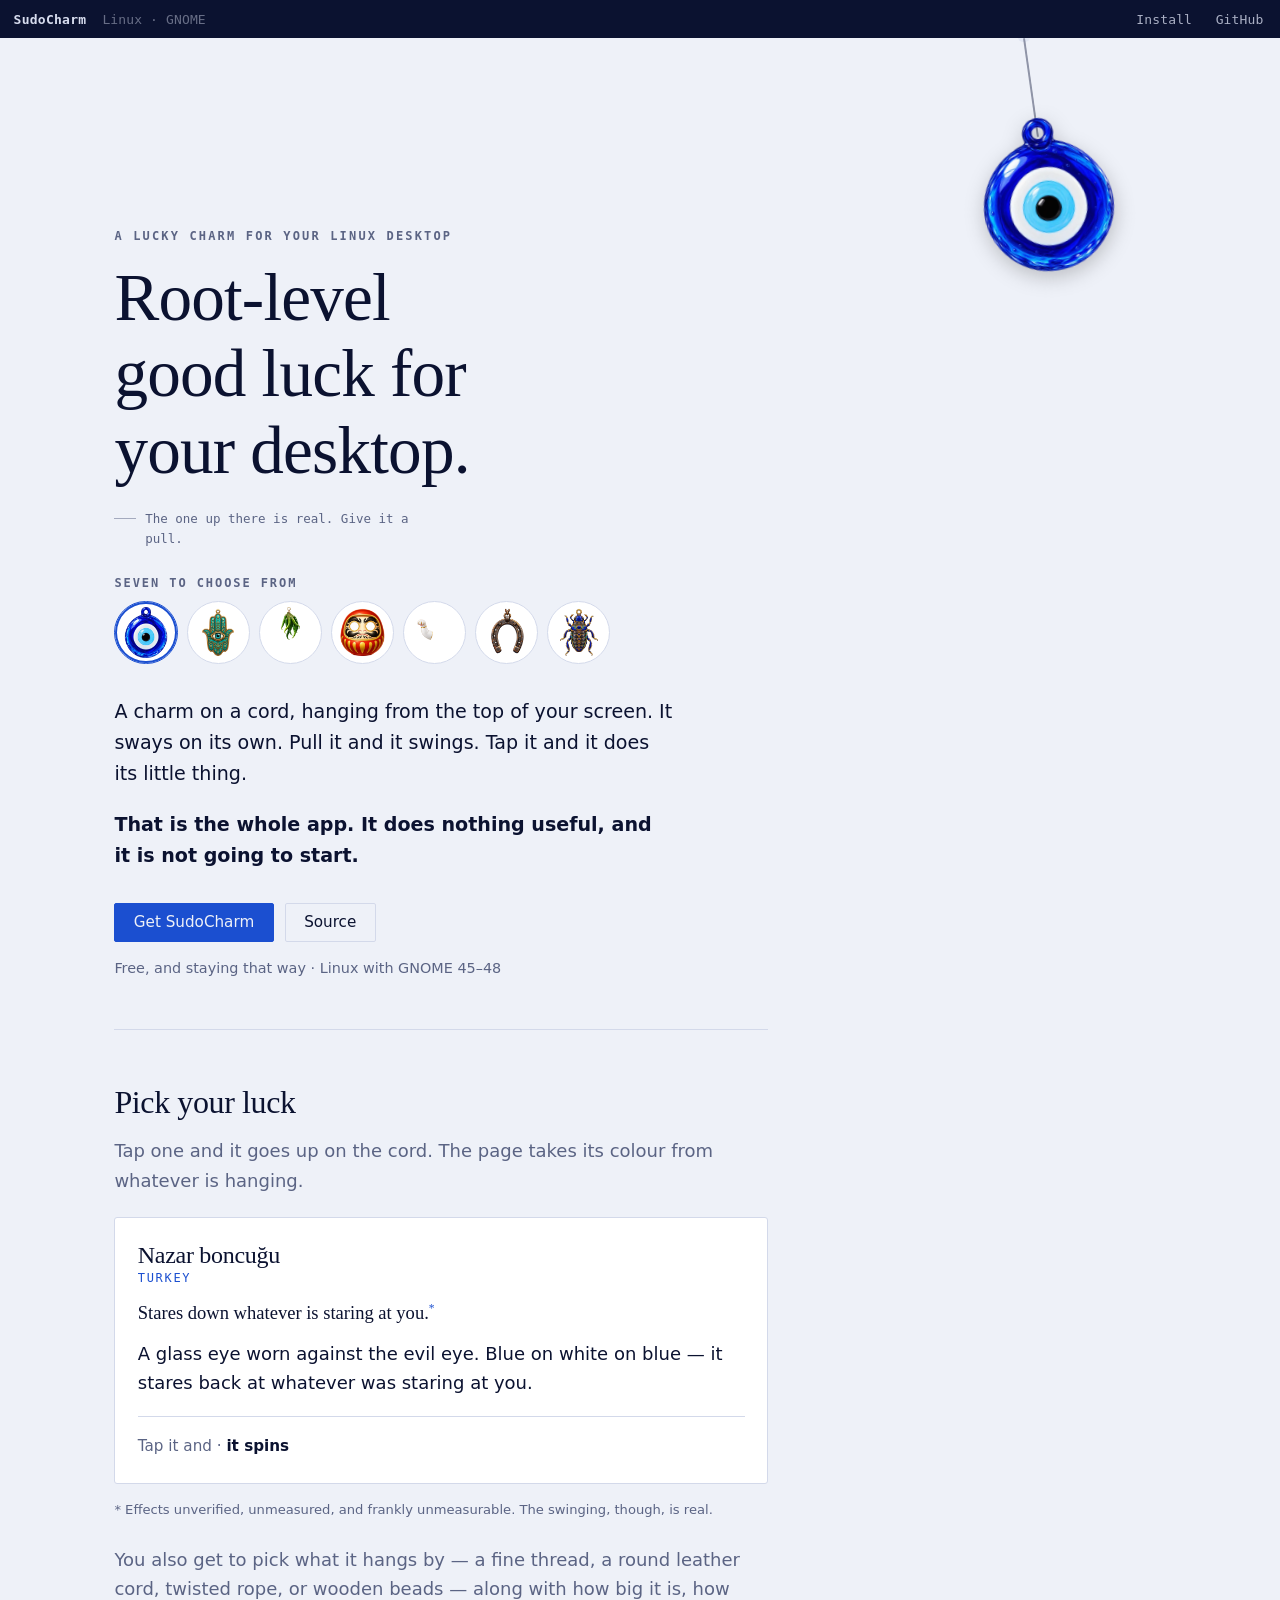
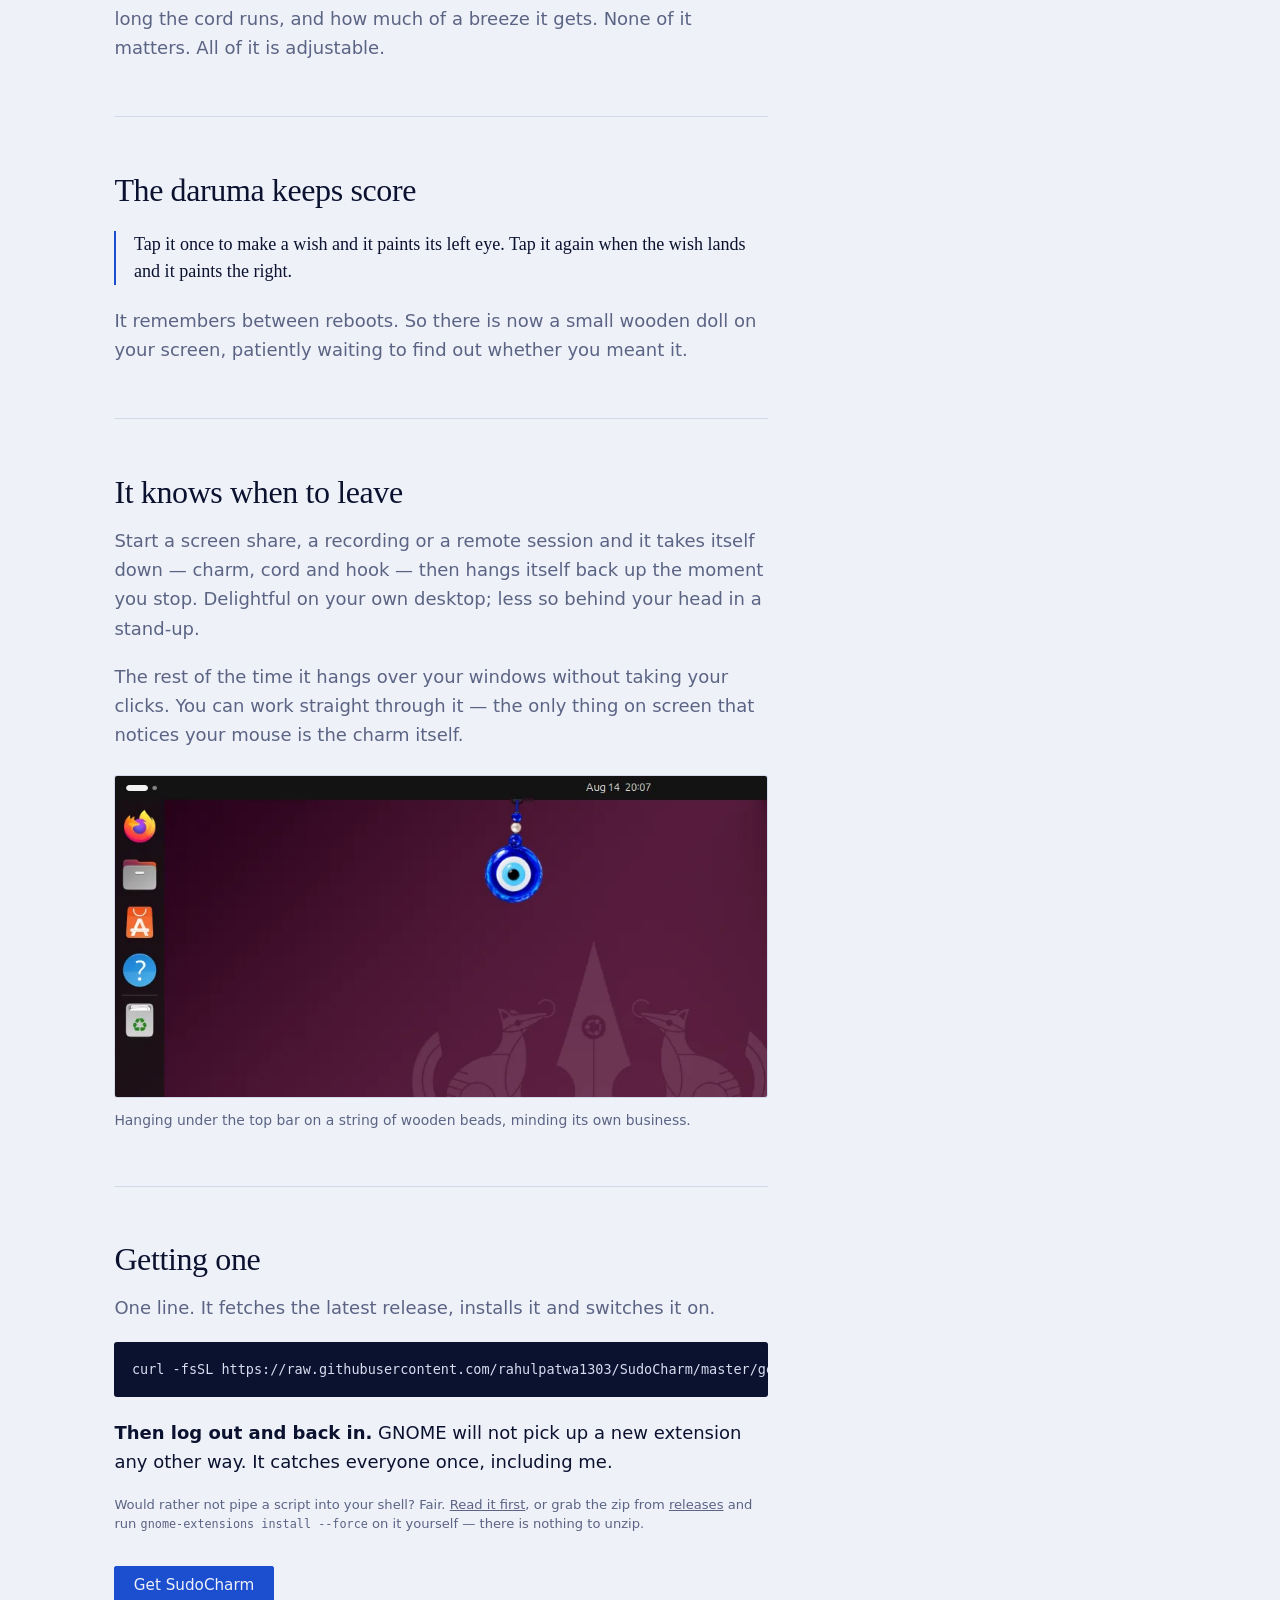
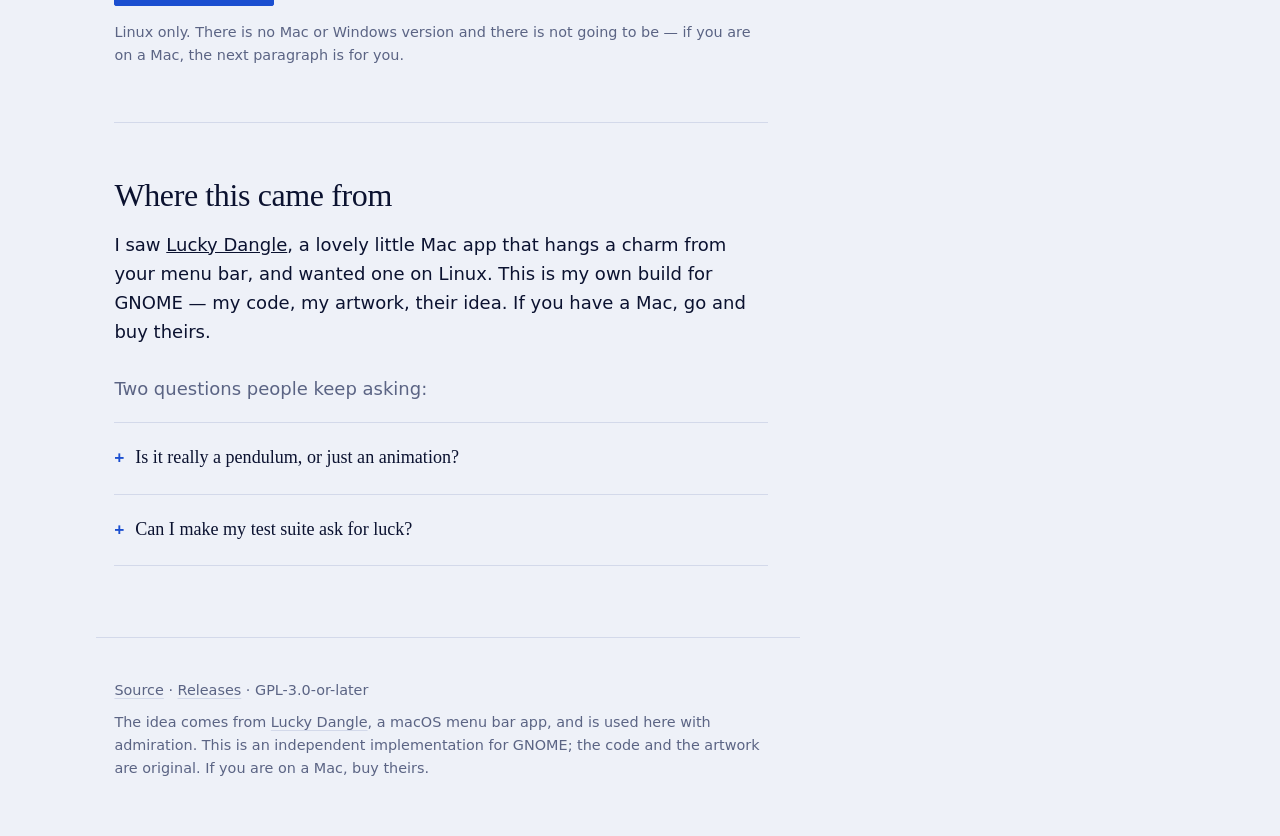
==== commit 575ae4db: "Make installing it one command Download a zip, find it, install it, enable it, then work out that yo" ====
--- a/docs/index.html
+++ b/docs/index.html
@@ -398,10 +398,16 @@
 
   <section id="install">
     <h2>Getting one</h2>
-    <p class="lede">Download the zip from the releases page, then two commands:</p>
-<pre><span class="c l"># from the downloaded zip</span><span class="l">gnome-extensions install --force sudocharm@rahulpatwa1303.github.io.shell-extension.zip</span><span class="l">gnome-extensions enable sudocharm@rahulpatwa1303.github.io</span></pre>
+    <p class="lede">One line. It fetches the latest release, installs it and switches it on.</p>
+<pre><span class="l">curl -fsSL https://raw.githubusercontent.com/rahulpatwa1303/SudoCharm/master/get.sh | bash</span></pre>
     <p style="margin-top:1.3rem"><strong>Then log out and back in.</strong> GNOME will not pick
     up a new extension any other way. It catches everyone once, including me.</p>
+    <p class="fine" style="margin-top:1.1rem">Would rather not pipe a script into your shell?
+    Fair. <a href="https://github.com/rahulpatwa1303/SudoCharm/blob/master/get.sh">Read it
+    first</a>, or grab the zip from
+    <a href="https://github.com/rahulpatwa1303/SudoCharm/releases">releases</a> and run
+    <code>gnome-extensions install --force</code> on it yourself &mdash; there is nothing to
+    unzip.</p>
     <div class="row">
       <a class="btn" href="https://github.com/rahulpatwa1303/SudoCharm/releases">Get SudoCharm</a>
     </div>
